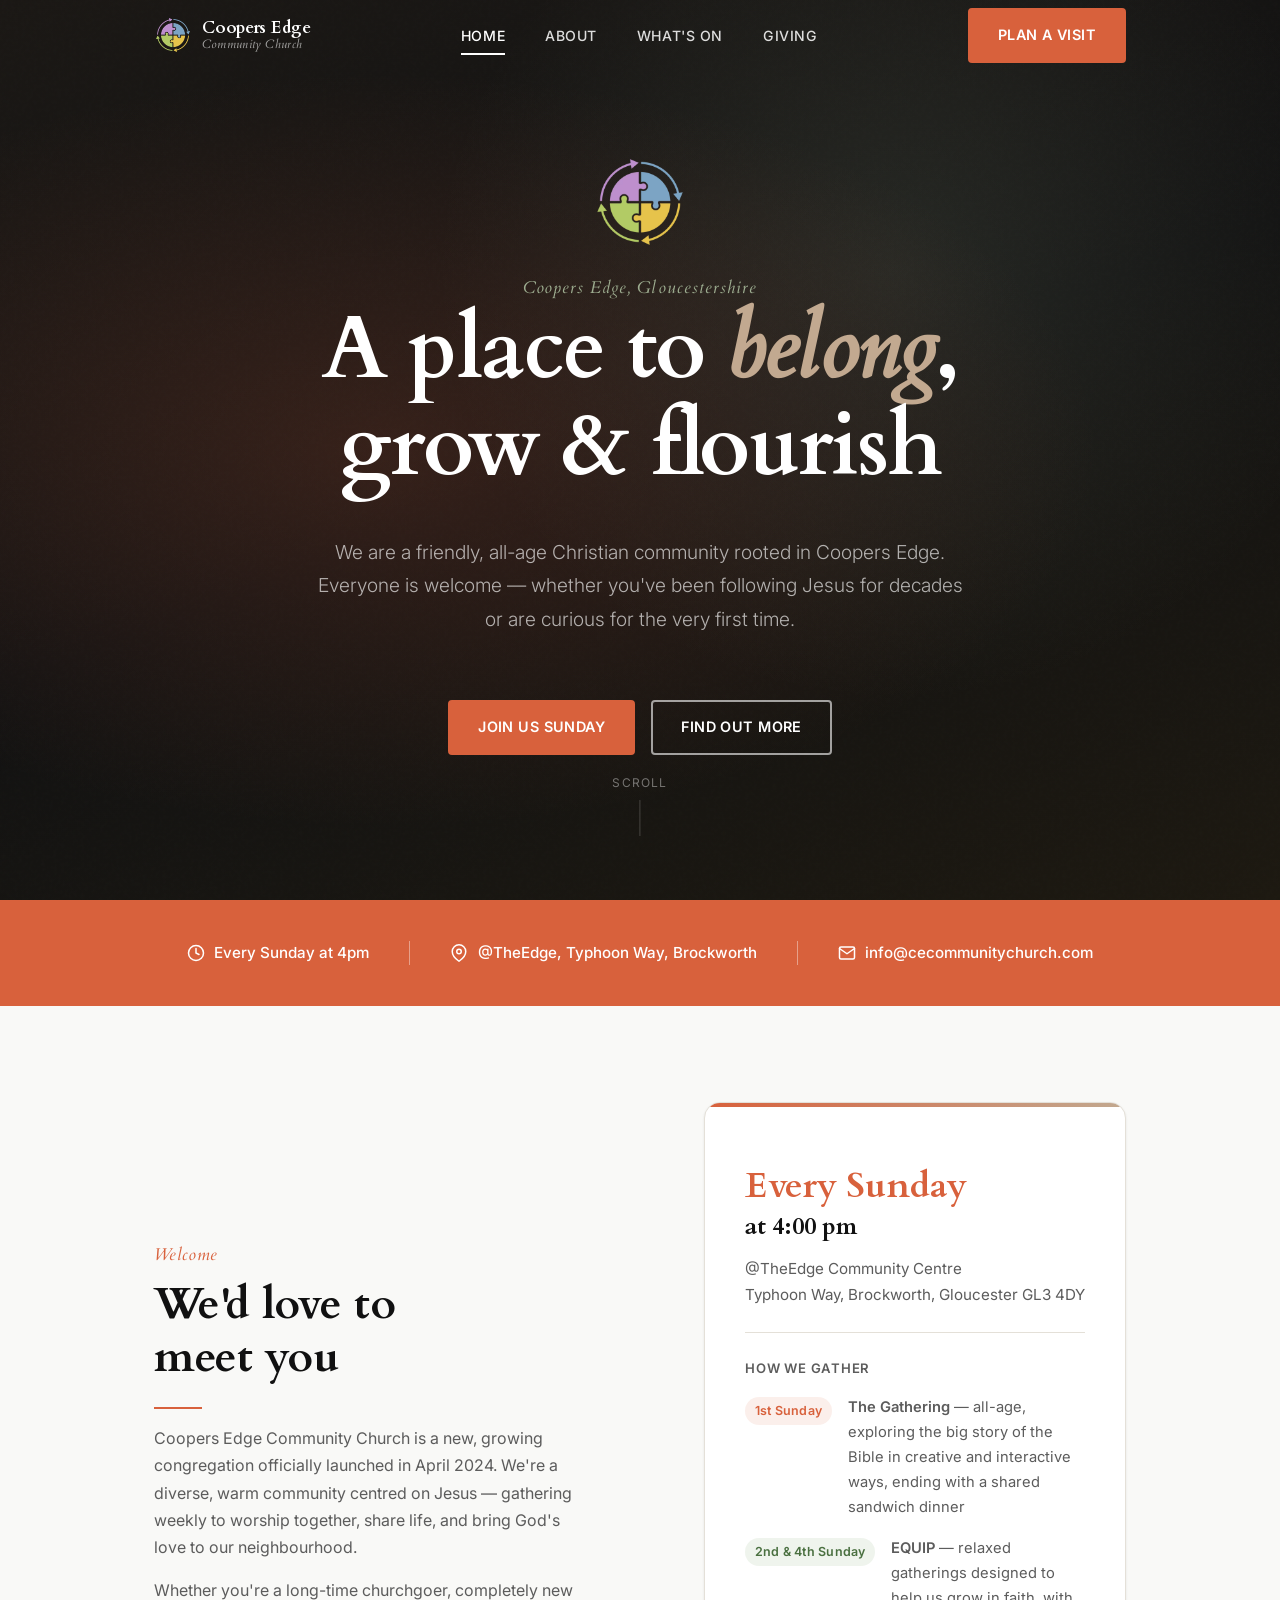
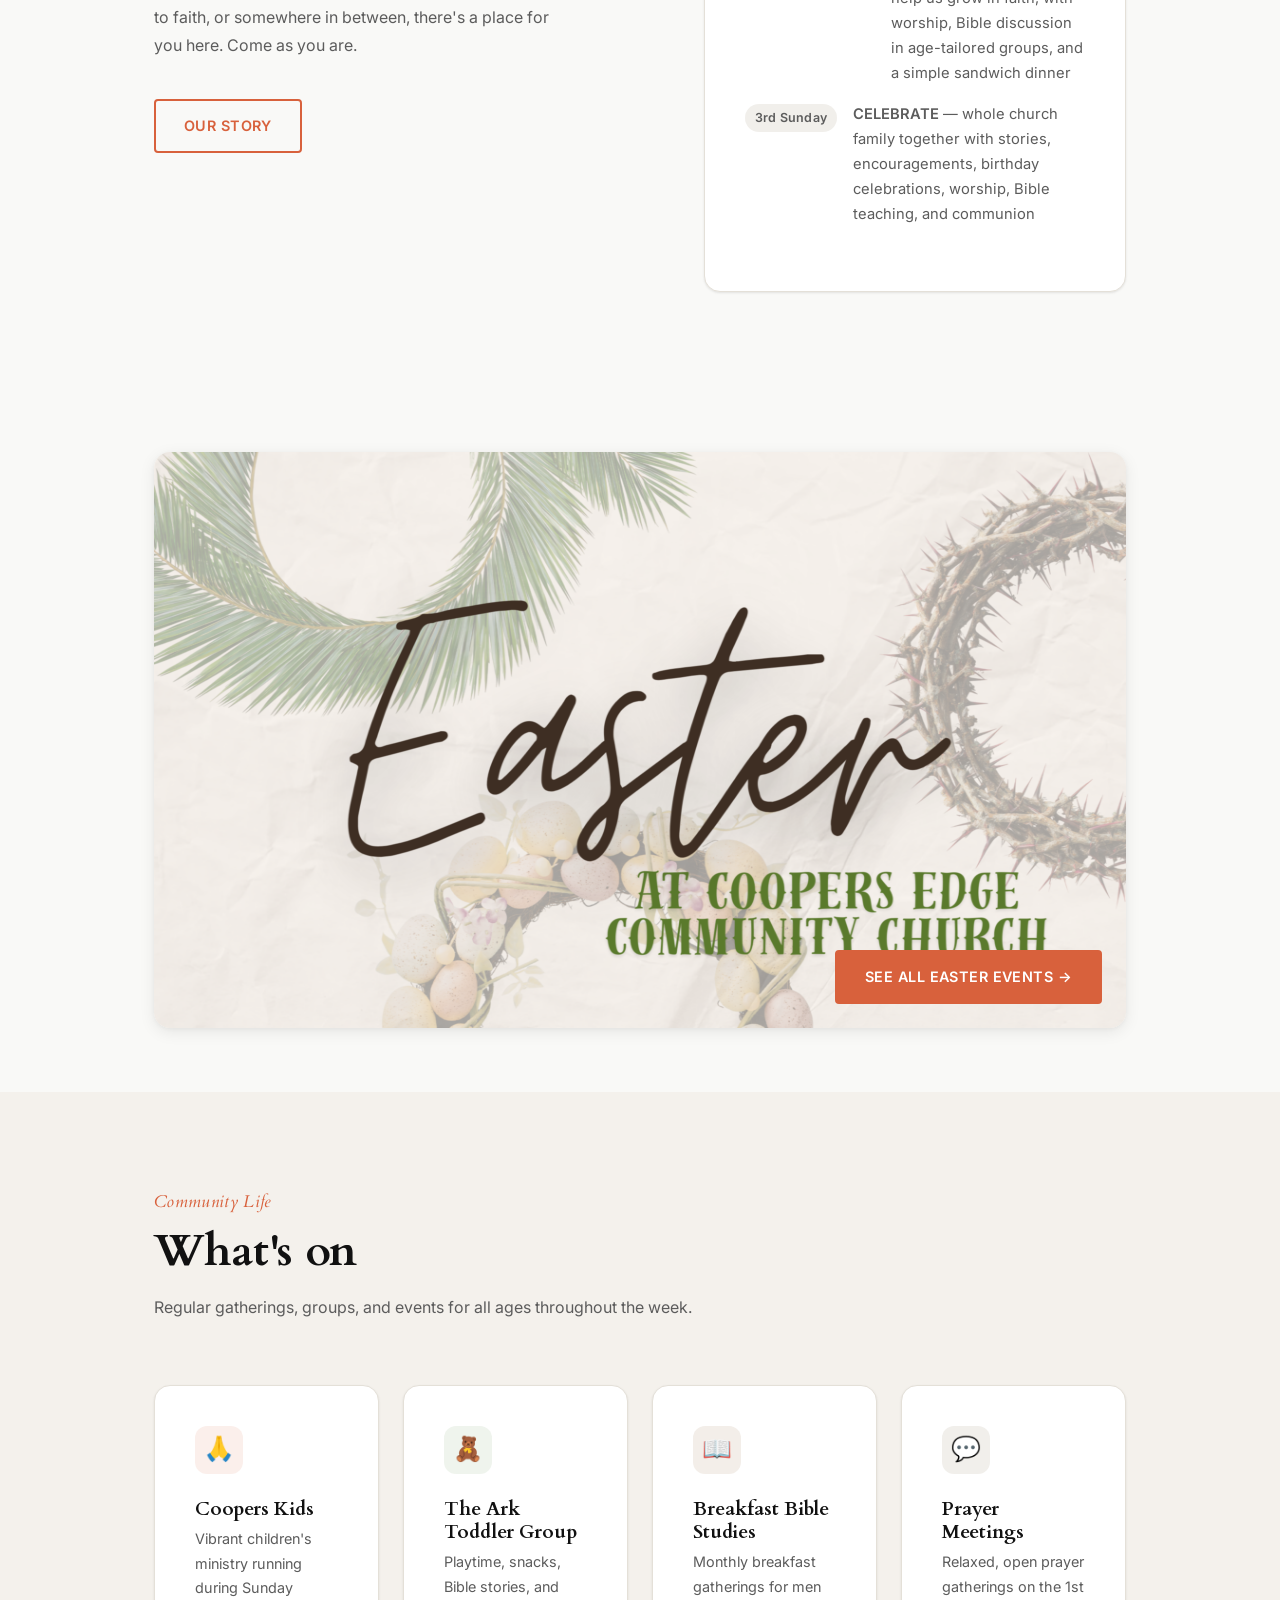
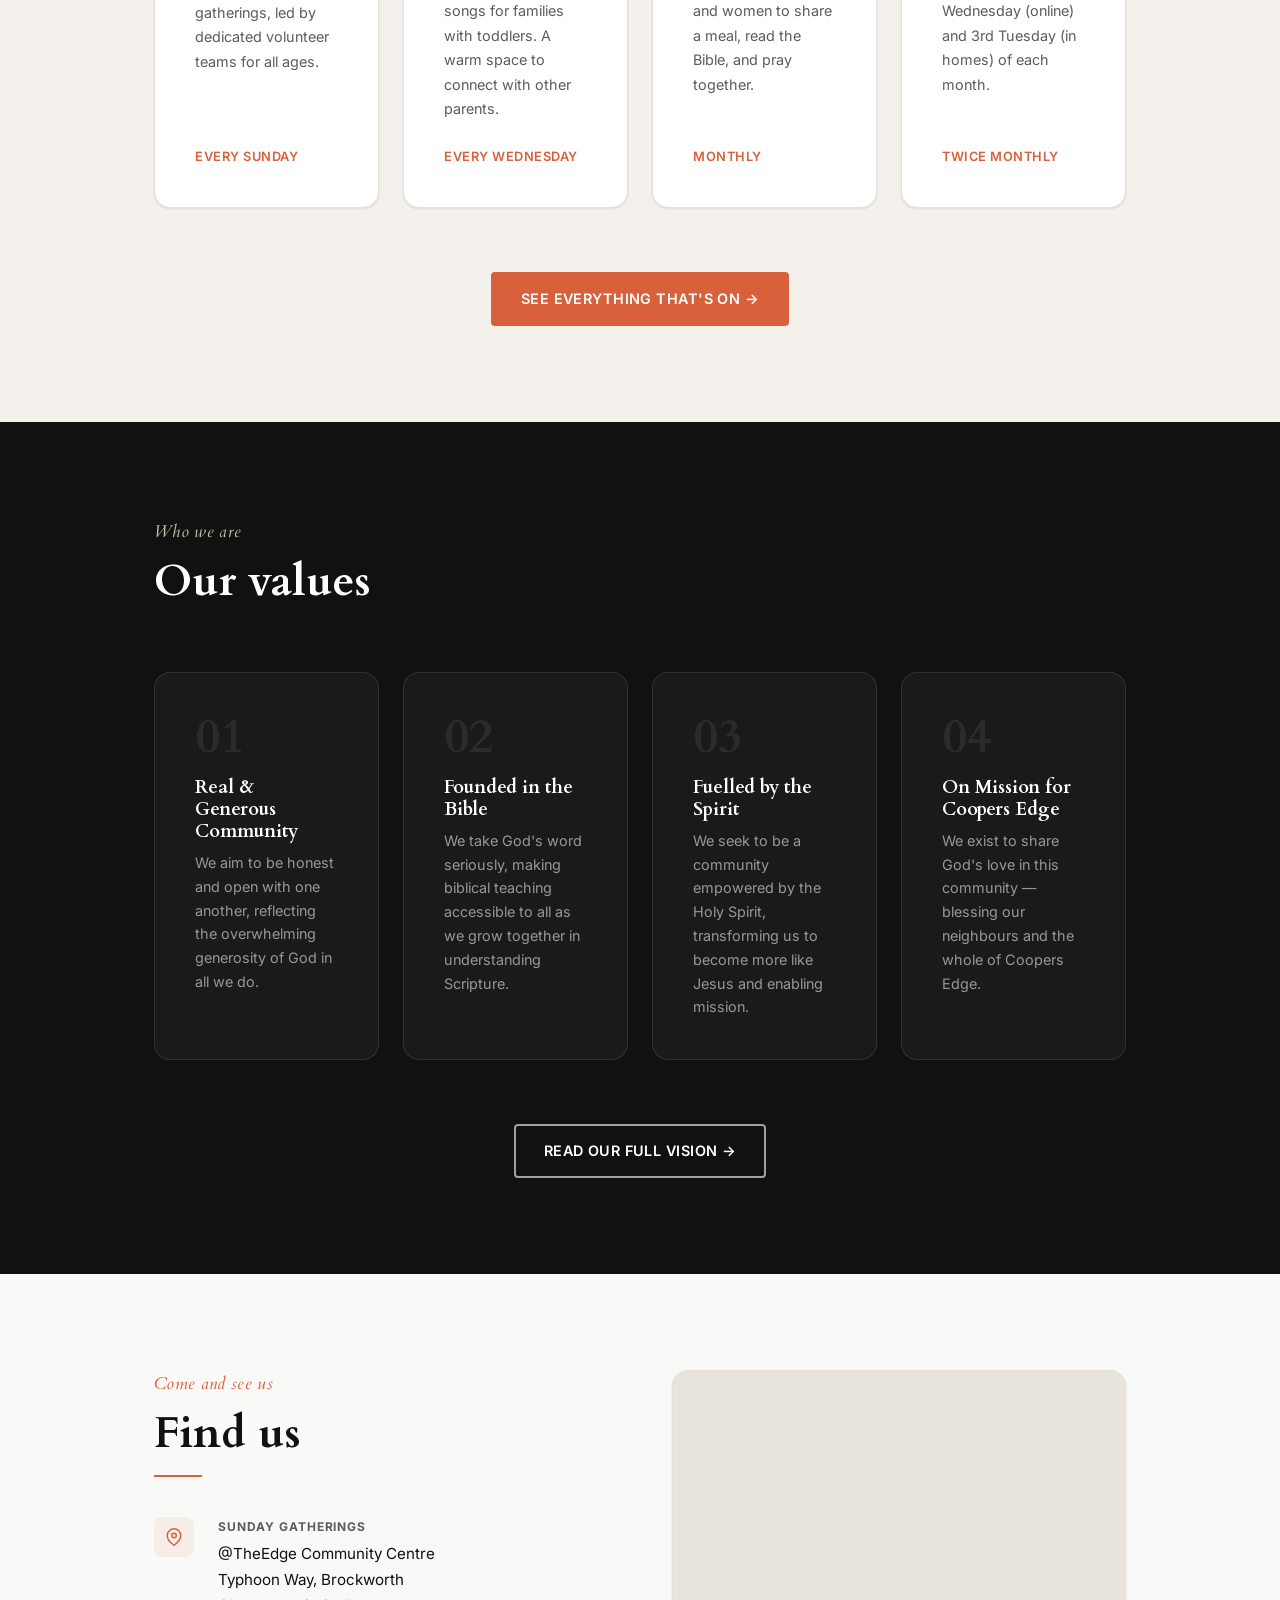
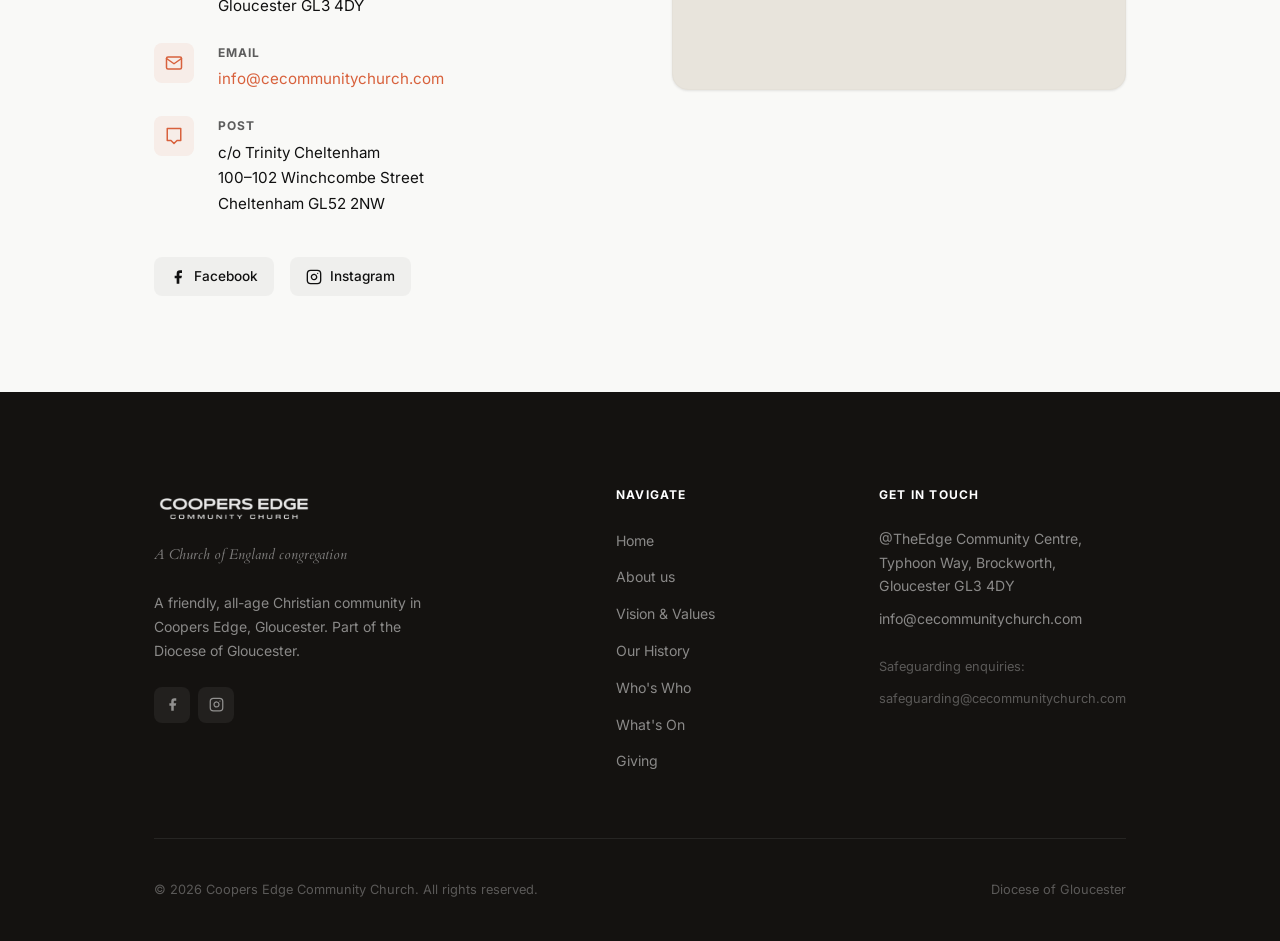
==== index.html @ b626d82a "Initial build of Coopers Edge Community Church website Static HTML/CSS/JS site with four main pages " ====
<!DOCTYPE html>
<html lang="en">
<head>
  <meta charset="UTF-8">
  <meta name="viewport" content="width=device-width, initial-scale=1.0">
  <title>Coopers Edge Community Church</title>
  <meta name="description" content="A friendly all-age Christian community in Coopers Edge, Gloucestershire. Join us every Sunday at 4pm at @TheEdge Community Centre.">
  <meta property="og:title" content="Coopers Edge Community Church">
  <meta property="og:description" content="A place where people of all ages can belong, grow and flourish. Join us every Sunday at 4pm.">
  <meta property="og:type" content="website">
  <link rel="preconnect" href="https://fonts.googleapis.com">
  <link rel="preconnect" href="https://fonts.gstatic.com" crossorigin>
  <link href="https://fonts.googleapis.com/css2?family=Cardo:ital,wght@0,400;0,700;1,400&family=Inter:wght@300;400;500;600;700&display=swap" rel="stylesheet">
  <link rel="stylesheet" href="css/style.css">
</head>
<body>

  <a href="#main-content" class="skip-link">Skip to main content</a>

  <!-- ====================================================
       Navigation
  ===================================================== -->
  <header class="site-nav" role="banner">
    <div class="nav-inner">
      <a href="index.html" class="nav-logo" aria-label="Coopers Edge Community Church — home">
        <img src="images/emblem.webp" alt="" class="nav-logo-emblem" width="38" height="38" aria-hidden="true">
        <div class="nav-logo-text">
          <span class="nav-logo-name">Coopers Edge</span>
          <span class="nav-logo-sub">Community Church</span>
        </div>
      </a>

      <nav class="nav-links" aria-label="Primary navigation">
        <a href="index.html" class="nav-link">Home</a>
        <a href="about.html" class="nav-link">About</a>
        <a href="whats-on.html" class="nav-link">What's On</a>
        <a href="giving.html" class="nav-link">Giving</a>
      </nav>

      <a href="whats-on.html" class="btn btn-primary nav-cta">Plan a visit</a>

      <button
        class="nav-toggle"
        id="nav-toggle"
        aria-expanded="false"
        aria-controls="nav-mobile"
        aria-label="Open navigation menu"
      >
        <span></span>
        <span></span>
        <span></span>
      </button>
    </div>
  </header>

  <!-- Mobile menu -->
  <div class="nav-mobile" id="nav-mobile" role="dialog" aria-label="Mobile navigation">
    <a href="index.html">Home</a>
    <a href="about.html">About</a>
    <a href="whats-on.html">What's On</a>
    <a href="giving.html">Giving</a>
    <a href="whats-on.html">Plan a visit &rarr;</a>
  </div>

  <main id="main-content">

    <!-- ====================================================
         Hero
    ===================================================== -->
    <section class="hero" aria-label="Welcome">
      <div class="hero-bg"></div>
      <div class="hero-content">
        <img
          src="images/emblem.webp"
          alt="Coopers Edge Community Church"
          style="width: 96px; height: 96px; border-radius: 50%; margin-inline: auto; margin-bottom: var(--space-md); opacity: 0; animation: fadeIn 0.8s var(--ease-out) 0.1s both; display: block;"
          width="96"
          height="96"
        >
        <span class="hero-eyebrow">Coopers Edge, Gloucestershire</span>
        <h1>A place to <em>belong</em>,<br>grow &amp; flourish</h1>
        <p class="hero-sub">
          We are a friendly, all-age Christian community rooted in Coopers Edge.
          Everyone is welcome — whether you've been following Jesus for decades or are curious for the very first time.
        </p>
        <div class="hero-ctas">
          <a href="#services" class="btn btn-primary">Join us Sunday</a>
          <a href="about.html" class="btn btn-outline-light">Find out more</a>
        </div>
      </div>
      <div class="hero-scroll" aria-hidden="true">
        <span>Scroll</span>
        <div class="hero-scroll-line"></div>
      </div>
    </section>

    <!-- ====================================================
         Service Banner
    ===================================================== -->
    <div class="service-banner" aria-label="Quick info">
      <div class="container">
        <div class="service-banner-inner">
          <div class="service-banner-item">
            <svg width="18" height="18" viewBox="0 0 24 24" fill="none" stroke="currentColor" stroke-width="2" stroke-linecap="round" stroke-linejoin="round" aria-hidden="true"><circle cx="12" cy="12" r="10"/><polyline points="12 6 12 12 16 14"/></svg>
            Every Sunday at 4pm
          </div>
          <div class="service-banner-divider" aria-hidden="true"></div>
          <div class="service-banner-item">
            <svg width="18" height="18" viewBox="0 0 24 24" fill="none" stroke="currentColor" stroke-width="2" stroke-linecap="round" stroke-linejoin="round" aria-hidden="true"><path d="M21 10c0 7-9 13-9 13s-9-6-9-13a9 9 0 0 1 18 0z"/><circle cx="12" cy="10" r="3"/></svg>
            @TheEdge, Typhoon Way, Brockworth
          </div>
          <div class="service-banner-divider" aria-hidden="true"></div>
          <div class="service-banner-item">
            <svg width="18" height="18" viewBox="0 0 24 24" fill="none" stroke="currentColor" stroke-width="2" stroke-linecap="round" stroke-linejoin="round" aria-hidden="true"><path d="M4 4h16c1.1 0 2 .9 2 2v12c0 1.1-.9 2-2 2H4c-1.1 0-2-.9-2-2V6c0-1.1.9-2 2-2z"/><polyline points="22,6 12,13 2,6"/></svg>
            info@cecommunitychurch.com
          </div>
        </div>
      </div>
    </div>

    <!-- ====================================================
         Welcome + Service Times
    ===================================================== -->
    <section class="welcome section" id="services">
      <div class="container">
        <div class="welcome-grid">
          <div class="welcome-text">
            <span class="eyebrow reveal">Welcome</span>
            <h2 class="reveal reveal-delay-1">We'd love to<br>meet you</h2>
            <div class="rule reveal reveal-delay-1"></div>
            <p class="reveal reveal-delay-2">
              Coopers Edge Community Church is a new, growing congregation officially launched in April 2024.
              We're a diverse, warm community centred on Jesus — gathering weekly to worship together,
              share life, and bring God's love to our neighbourhood.
            </p>
            <p class="reveal reveal-delay-3 mt-sm">
              Whether you're a long-time churchgoer, completely new to faith, or somewhere in between,
              there's a place for you here. Come as you are.
            </p>
            <div class="mt-lg reveal reveal-delay-3">
              <a href="about.html" class="btn btn-secondary">Our story</a>
            </div>
          </div>

          <div class="welcome-card reveal reveal-delay-2" id="service-times">
            <div class="service-time">Every Sunday</div>
            <div class="service-time" style="color: var(--col-text); font-size: 1.5rem;">at 4:00 pm</div>
            <p class="service-details mt-sm">
              @TheEdge Community Centre<br>
              Typhoon Way, Brockworth, Gloucester GL3 4DY
            </p>

            <div class="service-formats">
              <p style="font-size:0.82rem; font-weight:600; text-transform:uppercase; letter-spacing:0.06em; color:var(--col-muted);">How we gather</p>

              <div class="service-format-item">
                <span class="service-format-badge">1st Sunday</span>
                <span class="service-format-text"><strong>The Gathering</strong> — all-age, exploring the big story of the Bible in creative and interactive ways, ending with a shared sandwich dinner</span>
              </div>

              <div class="service-format-item">
                <span class="service-format-badge green">2nd &amp; 4th Sunday</span>
                <span class="service-format-text"><strong>EQUIP</strong> — relaxed gatherings designed to help us grow in faith, with worship, Bible discussion in age-tailored groups, and a simple sandwich dinner</span>
              </div>

              <div class="service-format-item">
                <span class="service-format-badge" style="background:rgba(207,202,190,0.3); color:var(--col-muted);">3rd Sunday</span>
                <span class="service-format-text"><strong>CELEBRATE</strong> — whole church family together with stories, encouragements, birthday celebrations, worship, Bible teaching, and communion</span>
              </div>
            </div>
          </div>
        </div>
      </div>
    </section>

    <!-- ====================================================
         Easter Banner
    ===================================================== -->
    <section aria-label="Easter 2026" style="padding-block: var(--space-xl); background: var(--col-bg);">
      <div class="container">
        <a href="easter.html" style="display:block; text-decoration:none;">
          <div class="reveal" style="position:relative; border-radius: var(--radius-lg); overflow:hidden; box-shadow: var(--shadow-md); transition: box-shadow var(--dur-med) var(--ease), transform var(--dur-med) var(--ease);"
            onmouseover="this.style.boxShadow='0 8px 32px rgba(0,0,0,0.15)'; this.style.transform='translateY(-2px)'"
            onmouseout="this.style.boxShadow=''; this.style.transform=''">
            <img
              src="images/easter-banner.png"
              alt="Easter at Coopers Edge Community Church 2026 — Palm Sunday 29 March, Easter Egg Hunt 1 April, Good Friday 3 April, Easter Sunday 5 April"
              style="width:100%; display:block;"
              width="1024"
              height="576"
              loading="lazy"
            >
            <div style="position:absolute; bottom: var(--space-md); right: var(--space-md);">
              <span class="btn btn-primary" style="pointer-events:none;">See all Easter events &rarr;</span>
            </div>
          </div>
        </a>
      </div>
    </section>

    <!-- ====================================================
         What's On Preview
    ===================================================== -->
    <section class="events-preview" aria-labelledby="events-heading">
      <div class="container">
        <div class="section-header">
          <span class="eyebrow reveal">Community Life</span>
          <h2 id="events-heading" class="reveal reveal-delay-1">What's on</h2>
          <p class="reveal reveal-delay-2">Regular gatherings, groups, and events for all ages throughout the week.</p>
        </div>

        <div class="events-grid">
          <div class="event-card reveal">
            <div class="event-icon">🙏</div>
            <h4>Coopers Kids</h4>
            <p>Vibrant children's ministry running during Sunday gatherings, led by dedicated volunteer teams for all ages.</p>
            <div class="event-when">Every Sunday</div>
          </div>

          <div class="event-card reveal reveal-delay-1">
            <div class="event-icon sage">🧸</div>
            <h4>The Ark Toddler Group</h4>
            <p>Playtime, snacks, Bible stories, and songs for families with toddlers. A warm space to connect with other parents.</p>
            <div class="event-when">Every Wednesday</div>
          </div>

          <div class="event-card reveal reveal-delay-2">
            <div class="event-icon tan">📖</div>
            <h4>Breakfast Bible Studies</h4>
            <p>Monthly breakfast gatherings for men and women to share a meal, read the Bible, and pray together.</p>
            <div class="event-when">Monthly</div>
          </div>

          <div class="event-card reveal reveal-delay-3">
            <div class="event-icon taupe">💬</div>
            <h4>Prayer Meetings</h4>
            <p>Relaxed, open prayer gatherings on the 1st Wednesday (online) and 3rd Tuesday (in homes) of each month.</p>
            <div class="event-when">Twice monthly</div>
          </div>
        </div>

        <div class="events-footer reveal">
          <a href="whats-on.html" class="btn btn-primary">See everything that's on &rarr;</a>
        </div>
      </div>
    </section>

    <!-- ====================================================
         Values
    ===================================================== -->
    <section class="values" aria-labelledby="values-heading">
      <div class="container">
        <div class="section-header">
          <span class="eyebrow reveal">Who we are</span>
          <h2 id="values-heading" class="reveal reveal-delay-1">Our values</h2>
        </div>

        <div class="values-grid">
          <div class="value-card reveal">
            <div class="value-number">01</div>
            <h3>Real &amp; Generous Community</h3>
            <p>We aim to be honest and open with one another, reflecting the overwhelming generosity of God in all we do.</p>
          </div>

          <div class="value-card reveal reveal-delay-1">
            <div class="value-number">02</div>
            <h3>Founded in the Bible</h3>
            <p>We take God's word seriously, making biblical teaching accessible to all as we grow together in understanding Scripture.</p>
          </div>

          <div class="value-card reveal reveal-delay-2">
            <div class="value-number">03</div>
            <h3>Fuelled by the Spirit</h3>
            <p>We seek to be a community empowered by the Holy Spirit, transforming us to become more like Jesus and enabling mission.</p>
          </div>

          <div class="value-card reveal reveal-delay-3">
            <div class="value-number">04</div>
            <h3>On Mission for Coopers Edge</h3>
            <p>We exist to share God's love in this community — blessing our neighbours and the whole of Coopers Edge.</p>
          </div>
        </div>

        <div class="mt-xl reveal" style="text-align:center;">
          <a href="about.html#vision" class="btn btn-outline-light">Read our full vision &rarr;</a>
        </div>
      </div>
    </section>

    <!-- ====================================================
         Find Us
    ===================================================== -->
    <section class="find-us section" aria-labelledby="findus-heading">
      <div class="container">
        <div class="find-us-grid">
          <div>
            <span class="eyebrow reveal">Come and see us</span>
            <h2 id="findus-heading" class="reveal reveal-delay-1">Find us</h2>
            <div class="rule reveal reveal-delay-1"></div>

            <div class="contact-info-list">
              <div class="contact-info-item reveal reveal-delay-2">
                <div class="contact-info-icon" aria-hidden="true">
                  <svg width="18" height="18" viewBox="0 0 24 24" fill="none" stroke="currentColor" stroke-width="2" stroke-linecap="round" stroke-linejoin="round"><path d="M21 10c0 7-9 13-9 13s-9-6-9-13a9 9 0 0 1 18 0z"/><circle cx="12" cy="10" r="3"/></svg>
                </div>
                <div>
                  <div class="contact-info-label">Sunday gatherings</div>
                  <div class="contact-info-value">
                    @TheEdge Community Centre<br>
                    Typhoon Way, Brockworth<br>
                    Gloucester GL3 4DY
                  </div>
                </div>
              </div>

              <div class="contact-info-item reveal reveal-delay-2">
                <div class="contact-info-icon" aria-hidden="true">
                  <svg width="18" height="18" viewBox="0 0 24 24" fill="none" stroke="currentColor" stroke-width="2" stroke-linecap="round" stroke-linejoin="round"><path d="M4 4h16c1.1 0 2 .9 2 2v12c0 1.1-.9 2-2 2H4c-1.1 0-2-.9-2-2V6c0-1.1.9-2 2-2z"/><polyline points="22,6 12,13 2,6"/></svg>
                </div>
                <div>
                  <div class="contact-info-label">Email</div>
                  <div class="contact-info-value">
                    <a href="mailto:info@cecommunitychurch.com">info@cecommunitychurch.com</a>
                  </div>
                </div>
              </div>

              <div class="contact-info-item reveal reveal-delay-3">
                <div class="contact-info-icon" aria-hidden="true">
                  <svg width="18" height="18" viewBox="0 0 24 24" fill="none" stroke="currentColor" stroke-width="2" stroke-linecap="round" stroke-linejoin="round"><path d="M21 2H3v16h5l4 4 4-4h5V2z"/></svg>
                </div>
                <div>
                  <div class="contact-info-label">Post</div>
                  <div class="contact-info-value">
                    c/o Trinity Cheltenham<br>
                    100–102 Winchcombe Street<br>
                    Cheltenham GL52 2NW
                  </div>
                </div>
              </div>
            </div>

            <div class="social-links mt-lg reveal reveal-delay-3">
              <a href="https://www.facebook.com/people/Coopers-Edge-Community-Church/61555806122654/" target="_blank" rel="noopener noreferrer" class="social-link" aria-label="Find us on Facebook">
                <svg width="16" height="16" viewBox="0 0 24 24" fill="currentColor" aria-hidden="true"><path d="M18 2h-3a5 5 0 0 0-5 5v3H7v4h3v8h4v-8h3l1-4h-4V7a1 1 0 0 1 1-1h3z"/></svg>
                Facebook
              </a>
              <a href="https://www.instagram.com/coopers_edge_community_church/" target="_blank" rel="noopener noreferrer" class="social-link" aria-label="Find us on Instagram">
                <svg width="16" height="16" viewBox="0 0 24 24" fill="none" stroke="currentColor" stroke-width="2" stroke-linecap="round" stroke-linejoin="round" aria-hidden="true"><rect x="2" y="2" width="20" height="20" rx="5" ry="5"/><path d="M16 11.37A4 4 0 1 1 12.63 8 4 4 0 0 1 16 11.37z"/><line x1="17.5" y1="6.5" x2="17.51" y2="6.5"/></svg>
                Instagram
              </a>
            </div>
          </div>

          <div class="map-container reveal reveal-delay-2">
            <iframe
              title="Map showing @TheEdge Community Centre, Typhoon Way, Brockworth, Gloucester GL3 4DY"
              src="https://www.google.com/maps/embed?pb=!1m18!1m12!1m3!1d2471.7!2d-2.1650!3d51.8420!2m3!1f0!2f0!3f0!3m2!1i1024!2i768!4f13.1!3m3!1m2!1s0x487108b0c57d8c41%3A0x2aa6a7c6a7c6a7c6!2sTyphoon%20Way%2C%20Brockworth%2C%20Gloucester%20GL3%204DY!5e0!3m2!1sen!2suk!4v1680000000000!5m2!1sen!2suk"
              loading="lazy"
              referrerpolicy="no-referrer-when-downgrade"
              aria-label="Google Map of @TheEdge Community Centre"
            ></iframe>
          </div>
        </div>
      </div>
    </section>

  </main>

  <!-- ====================================================
       Footer
  ===================================================== -->
  <footer class="site-footer" role="contentinfo">
    <div class="container">
      <div class="footer-grid">
        <div>
          <img src="images/logo-wide.png" alt="Coopers Edge Community Church" class="footer-logo-img" width="192" height="48">
          <div class="footer-brand-sub">A Church of England congregation</div>
          <p class="footer-brand-desc">
            A friendly, all-age Christian community in Coopers Edge, Gloucester.
            Part of the Diocese of Gloucester.
          </p>
          <div class="footer-social mt-md">
            <a href="https://www.facebook.com/people/Coopers-Edge-Community-Church/61555806122654/" target="_blank" rel="noopener noreferrer" class="footer-social-btn" aria-label="Facebook">
              <svg width="15" height="15" viewBox="0 0 24 24" fill="currentColor"><path d="M18 2h-3a5 5 0 0 0-5 5v3H7v4h3v8h4v-8h3l1-4h-4V7a1 1 0 0 1 1-1h3z"/></svg>
            </a>
            <a href="https://www.instagram.com/coopers_edge_community_church/" target="_blank" rel="noopener noreferrer" class="footer-social-btn" aria-label="Instagram">
              <svg width="15" height="15" viewBox="0 0 24 24" fill="none" stroke="currentColor" stroke-width="2" stroke-linecap="round" stroke-linejoin="round"><rect x="2" y="2" width="20" height="20" rx="5" ry="5"/><path d="M16 11.37A4 4 0 1 1 12.63 8 4 4 0 0 1 16 11.37z"/><line x1="17.5" y1="6.5" x2="17.51" y2="6.5"/></svg>
            </a>
          </div>
        </div>

        <div class="footer-col">
          <h5>Navigate</h5>
          <ul>
            <li><a href="index.html">Home</a></li>
            <li><a href="about.html">About us</a></li>
            <li><a href="about.html#vision">Vision &amp; Values</a></li>
            <li><a href="about.html#history">Our History</a></li>
            <li><a href="about.html#whos-who">Who's Who</a></li>
            <li><a href="whats-on.html">What's On</a></li>
            <li><a href="giving.html">Giving</a></li>
          </ul>
        </div>

        <div class="footer-col">
          <h5>Get in touch</h5>
          <p>@TheEdge Community Centre, Typhoon Way, Brockworth, Gloucester GL3 4DY</p>
          <a href="mailto:info@cecommunitychurch.com">info@cecommunitychurch.com</a>
          <div style="margin-top: var(--space-md);">
            <p style="font-size:0.8rem; color: rgba(255,255,255,0.3);">Safeguarding enquiries:</p>
            <a href="mailto:safeguarding@cecommunitychurch.com" style="font-size:0.8rem; color: rgba(255,255,255,0.3);">safeguarding@cecommunitychurch.com</a>
          </div>
        </div>
      </div>

      <div class="footer-bottom">
        <p>&copy; <span id="footer-year"></span> Coopers Edge Community Church. All rights reserved.</p>
        <div style="display:flex; gap: 1.5rem;">
          <a href="https://www.gloucester.anglican.org/" target="_blank" rel="noopener noreferrer">Diocese of Gloucester</a>
        </div>
      </div>
    </div>
  </footer>

  <script src="js/main.js"></script>
  <script>
    document.getElementById('footer-year').textContent = new Date().getFullYear();
  </script>
</body>
</html>
---- css/style.css ----
/* ============================================================
   COOPERS EDGE COMMUNITY CHURCH — STYLESHEET
   Design system: warm editorial, organic serif meets clean sans
   ============================================================ */

/* ---- Design Tokens --------------------------------------- */
:root {
  /* Brand palette */
  --col-bg:        #f9f9f7;
  --col-text:      #111111;
  --col-taupe:     #cfcabe;
  --col-tan:       #c2a990;
  --col-rust:      #d8613c;
  --col-rust-dark: #b84e2c;
  --col-sage:      #b1c5a4;
  --col-gray:      #b5bdbc;
  --col-white:     #ffffff;
  --col-card:      #ffffff;
  --col-muted:     #5c5c5c;
  --col-line:      #e4e0d8;

  /* Typography */
  --font-serif: 'Cardo', Georgia, serif;
  --font-sans:  'Inter', system-ui, sans-serif;

  /* Spacing scale */
  --space-xs:  0.5rem;
  --space-sm:  1rem;
  --space-md:  1.5rem;
  --space-lg:  2.5rem;
  --space-xl:  4rem;
  --space-2xl: 6rem;
  --space-3xl: 8rem;

  /* Layout */
  --max-w:   1100px;
  --nav-h:   72px;
  --radius:  8px;
  --radius-lg: 16px;

  /* Shadows */
  --shadow-sm: 0 1px 3px rgba(0,0,0,0.06), 0 1px 2px rgba(0,0,0,0.04);
  --shadow-md: 0 4px 16px rgba(0,0,0,0.08), 0 1px 4px rgba(0,0,0,0.04);
  --shadow-lg: 0 8px 32px rgba(0,0,0,0.10), 0 2px 8px rgba(0,0,0,0.05);

  /* Transitions */
  --ease: cubic-bezier(0.25, 0.46, 0.45, 0.94);
  --ease-out: cubic-bezier(0.0, 0.0, 0.2, 1);
  --dur-fast: 150ms;
  --dur-med:  300ms;
  --dur-slow: 500ms;
}

/* ---- Reset & Base --------------------------------------- */
*, *::before, *::after {
  box-sizing: border-box;
  margin: 0;
  padding: 0;
}

html {
  scroll-behavior: smooth;
  font-size: 16px;
  -webkit-text-size-adjust: 100%;
}

body {
  font-family: var(--font-sans);
  font-weight: 400;
  font-size: 1rem;
  line-height: 1.7;
  color: var(--col-text);
  background-color: var(--col-bg);
  overflow-x: hidden;
}

img, svg {
  display: block;
  max-width: 100%;
}

a {
  color: inherit;
  text-decoration: none;
}

ul, ol {
  list-style: none;
}

button {
  cursor: pointer;
  border: none;
  background: none;
  font-family: inherit;
}

/* ---- Skip Link --------------------------------------- */
.skip-link {
  position: absolute;
  top: -100%;
  left: var(--space-sm);
  background: var(--col-rust);
  color: var(--col-white);
  padding: var(--space-xs) var(--space-sm);
  border-radius: var(--radius);
  font-size: 0.875rem;
  font-weight: 600;
  z-index: 9999;
  transition: top var(--dur-fast);
}

.skip-link:focus {
  top: var(--space-sm);
}

/* ---- Typography ---------------------------------------- */
h1, h2, h3, h4, h5 {
  font-family: var(--font-serif);
  font-weight: 700;
  line-height: 1.2;
  color: var(--col-text);
}

h1 { font-size: clamp(2.2rem, 5vw, 3.8rem); }
h2 { font-size: clamp(1.75rem, 3.5vw, 2.75rem); }
h3 { font-size: clamp(1.25rem, 2.5vw, 1.75rem); }
h4 { font-size: 1.2rem; }

.eyebrow {
  font-family: var(--font-serif);
  font-style: italic;
  font-size: 1.05rem;
  color: var(--col-rust);
  letter-spacing: 0.02em;
  display: block;
  margin-bottom: 0.5rem;
}

.lead {
  font-size: clamp(1.05rem, 2vw, 1.2rem);
  font-weight: 300;
  color: var(--col-muted);
  max-width: 60ch;
  line-height: 1.75;
}

p {
  max-width: 70ch;
}

strong {
  font-weight: 600;
}

/* ---- Layout Utilities ---------------------------------- */
.container {
  width: 100%;
  max-width: var(--max-w);
  margin-inline: auto;
  padding-inline: var(--space-md);
}

@media (min-width: 768px) {
  .container {
    padding-inline: var(--space-xl);
  }
}

.section {
  padding-block: var(--space-xl);
}

@media (min-width: 768px) {
  .section {
    padding-block: var(--space-2xl);
  }
}

.section-header {
  margin-bottom: var(--space-xl);
}

.section-header p {
  margin-top: var(--space-sm);
  color: var(--col-muted);
}

/* ---- Decorative Rule ----------------------------------- */
.rule {
  width: 48px;
  height: 2px;
  background: var(--col-rust);
  margin-block: var(--space-sm);
}

/* ---- Buttons ------------------------------------------- */
.btn {
  display: inline-flex;
  align-items: center;
  gap: 0.5rem;
  padding: 0.8rem 1.75rem;
  border-radius: 4px;
  font-family: var(--font-sans);
  font-size: 0.9rem;
  font-weight: 600;
  letter-spacing: 0.03em;
  text-transform: uppercase;
  transition: all var(--dur-med) var(--ease);
  cursor: pointer;
  text-decoration: none;
}

.btn-primary {
  background: var(--col-rust);
  color: var(--col-white);
  border: 2px solid var(--col-rust);
}

.btn-primary:hover,
.btn-primary:focus-visible {
  background: var(--col-rust-dark);
  border-color: var(--col-rust-dark);
  transform: translateY(-1px);
  box-shadow: var(--shadow-md);
}

.btn-secondary {
  background: transparent;
  color: var(--col-rust);
  border: 2px solid var(--col-rust);
}

.btn-secondary:hover,
.btn-secondary:focus-visible {
  background: var(--col-rust);
  color: var(--col-white);
  transform: translateY(-1px);
  box-shadow: var(--shadow-md);
}

.btn-outline-light {
  background: transparent;
  color: var(--col-white);
  border: 2px solid rgba(255,255,255,0.6);
}

.btn-outline-light:hover,
.btn-outline-light:focus-visible {
  background: rgba(255,255,255,0.15);
  border-color: var(--col-white);
}

/* ---- Cards --------------------------------------------- */
.card {
  background: var(--col-card);
  border: 1px solid var(--col-line);
  border-radius: var(--radius-lg);
  padding: var(--space-lg);
  box-shadow: var(--shadow-sm);
  transition: box-shadow var(--dur-med) var(--ease),
              transform var(--dur-med) var(--ease);
}

.card:hover {
  box-shadow: var(--shadow-md);
  transform: translateY(-2px);
}

/* ---- Navigation ---------------------------------------- */
.site-nav {
  position: fixed;
  top: 0;
  left: 0;
  right: 0;
  z-index: 100;
  height: var(--nav-h);
  display: flex;
  align-items: center;
  transition: background var(--dur-med) var(--ease),
              border-color var(--dur-med) var(--ease),
              box-shadow var(--dur-med) var(--ease);
  border-bottom: 1px solid transparent;
}

.site-nav.scrolled {
  background: rgba(249, 249, 247, 0.96);
  border-bottom-color: var(--col-line);
  box-shadow: var(--shadow-sm);
  backdrop-filter: blur(12px);
  -webkit-backdrop-filter: blur(12px);
}

.nav-inner {
  width: 100%;
  max-width: var(--max-w);
  margin-inline: auto;
  padding-inline: var(--space-md);
  display: flex;
  align-items: center;
  justify-content: space-between;
  gap: var(--space-lg);
}

@media (min-width: 768px) {
  .nav-inner {
    padding-inline: var(--space-xl);
  }
}

/* Logo */
.nav-logo {
  display: flex;
  flex-direction: row;
  align-items: center;
  gap: 0.65rem;
  line-height: 1.1;
  text-decoration: none;
}

.nav-logo-emblem {
  width: 38px;
  height: 38px;
  flex-shrink: 0;
  border-radius: 50%;
  object-fit: contain;
}

.nav-logo-text {
  display: flex;
  flex-direction: column;
}

.nav-logo-name {
  font-family: var(--font-serif);
  font-weight: 700;
  font-size: 1.05rem;
  color: var(--col-text);
  letter-spacing: -0.01em;
  transition: color var(--dur-med) var(--ease);
}

.nav-logo-sub {
  font-family: var(--font-serif);
  font-style: italic;
  font-size: 0.78rem;
  color: var(--col-muted);
  letter-spacing: 0.03em;
  transition: color var(--dur-med) var(--ease);
}

/* Desktop links */
.nav-links {
  display: none;
  align-items: center;
  gap: var(--space-sm);
}

@media (min-width: 768px) {
  .nav-links {
    display: flex;
  }
}

.nav-link {
  font-size: 0.88rem;
  font-weight: 500;
  letter-spacing: 0.04em;
  text-transform: uppercase;
  color: var(--col-text);
  padding: 0.35rem 0.75rem;
  border-radius: 4px;
  transition: color var(--dur-fast), background var(--dur-fast);
  position: relative;
}

.nav-link::after {
  content: '';
  position: absolute;
  bottom: -2px;
  left: 0.75rem;
  right: 0.75rem;
  height: 2px;
  background: var(--col-rust);
  transform: scaleX(0);
  transition: transform var(--dur-med) var(--ease);
  transform-origin: left;
}

.nav-link:hover,
.nav-link.active {
  color: var(--col-rust);
}

.nav-link:hover::after,
.nav-link.active::after {
  transform: scaleX(1);
}

/* ---- Nav: unscrolled state (white text on dark hero) --- */
.site-nav:not(.scrolled) .nav-logo-name {
  color: var(--col-white);
}

.site-nav:not(.scrolled) .nav-logo-sub {
  color: rgba(255, 255, 255, 0.6);
}

.site-nav:not(.scrolled) .nav-link {
  color: rgba(255, 255, 255, 0.85);
}

.site-nav:not(.scrolled) .nav-link:hover,
.site-nav:not(.scrolled) .nav-link.active {
  color: var(--col-white);
}

.site-nav:not(.scrolled) .nav-link::after {
  background: var(--col-white);
}

.site-nav:not(.scrolled) .nav-toggle span {
  background: var(--col-white);
}

.nav-cta {
  display: none;
}

@media (min-width: 900px) {
  .nav-cta {
    display: inline-flex;
  }
}

/* Hamburger */
.nav-toggle {
  display: flex;
  flex-direction: column;
  justify-content: center;
  align-items: center;
  width: 44px;
  height: 44px;
  gap: 5px;
  padding: 0;
  border-radius: var(--radius);
  transition: background var(--dur-fast);
}

.nav-toggle:hover {
  background: rgba(0,0,0,0.05);
}

@media (min-width: 768px) {
  .nav-toggle {
    display: none;
  }
}

.nav-toggle span {
  display: block;
  width: 22px;
  height: 2px;
  background: var(--col-text);
  border-radius: 2px;
  transition: transform var(--dur-med) var(--ease),
              opacity var(--dur-fast),
              background var(--dur-med) var(--ease);
}

.nav-toggle[aria-expanded="true"] span:nth-child(1) {
  transform: translateY(7px) rotate(45deg);
}

.nav-toggle[aria-expanded="true"] span:nth-child(2) {
  opacity: 0;
}

.nav-toggle[aria-expanded="true"] span:nth-child(3) {
  transform: translateY(-7px) rotate(-45deg);
}

/* Mobile menu */
.nav-mobile {
  display: none;
  position: fixed;
  top: var(--nav-h);
  left: 0;
  right: 0;
  background: var(--col-bg);
  border-bottom: 1px solid var(--col-line);
  box-shadow: var(--shadow-md);
  z-index: 99;
  padding: var(--space-md) var(--space-md) var(--space-lg);
  animation: slideDown var(--dur-med) var(--ease) both;
}

.nav-mobile.open {
  display: block;
}

@keyframes slideDown {
  from { opacity: 0; transform: translateY(-8px); }
  to   { opacity: 1; transform: translateY(0); }
}

.nav-mobile a {
  display: block;
  padding: 0.85rem 0;
  font-size: 1.1rem;
  font-family: var(--font-serif);
  font-weight: 700;
  color: var(--col-text);
  border-bottom: 1px solid var(--col-line);
  transition: color var(--dur-fast);
}

.nav-mobile a:last-child {
  border-bottom: none;
  margin-top: var(--space-sm);
  color: var(--col-rust);
}

.nav-mobile a:hover {
  color: var(--col-rust);
}

/* ---- Hero ---------------------------------------------- */
.hero {
  position: relative;
  min-height: 100svh;
  display: flex;
  align-items: center;
  justify-content: center;
  overflow: hidden;
  background: var(--col-text);
  padding-block: calc(var(--nav-h) + var(--space-xl)) var(--space-3xl);
}

.hero-bg {
  position: absolute;
  inset: 0;
  background:
    radial-gradient(ellipse 80% 60% at 30% 50%, rgba(216, 97, 60, 0.18) 0%, transparent 70%),
    radial-gradient(ellipse 60% 80% at 70% 30%, rgba(177, 197, 164, 0.12) 0%, transparent 60%),
    linear-gradient(160deg, #1a1714 0%, #111111 50%, #1c1810 100%);
  z-index: 0;
}

/* Grain overlay */
.hero-bg::after {
  content: '';
  position: absolute;
  inset: 0;
  background-image: url("data:image/svg+xml,%3Csvg viewBox='0 0 256 256' xmlns='http://www.w3.org/2000/svg'%3E%3Cfilter id='noise'%3E%3CfeTurbulence type='fractalNoise' baseFrequency='0.9' numOctaves='4' stitchTiles='stitch'/%3E%3C/filter%3E%3Crect width='100%25' height='100%25' filter='url(%23noise)' opacity='0.04'/%3E%3C/svg%3E");
  opacity: 0.4;
  z-index: 1;
}

.hero-content {
  position: relative;
  z-index: 2;
  text-align: center;
  max-width: 820px;
  padding-inline: var(--space-md);
}

.hero-eyebrow {
  font-family: var(--font-serif);
  font-style: italic;
  font-size: 1.05rem;
  color: rgba(177, 197, 164, 0.85);
  letter-spacing: 0.06em;
  margin-bottom: var(--space-md);
  opacity: 0;
  animation: fadeUp 0.8s var(--ease-out) 0.2s both;
}

.hero h1 {
  font-family: var(--font-serif);
  font-size: clamp(2.8rem, 7vw, 5.5rem);
  font-weight: 700;
  line-height: 1.1;
  color: var(--col-white);
  letter-spacing: -0.02em;
  margin-bottom: var(--space-lg);
  opacity: 0;
  animation: fadeUp 0.8s var(--ease-out) 0.4s both;
}

.hero h1 em {
  font-style: italic;
  color: var(--col-tan);
}

.hero-sub {
  font-size: clamp(1rem, 2vw, 1.2rem);
  color: rgba(255,255,255,0.65);
  font-weight: 300;
  margin-bottom: var(--space-xl);
  line-height: 1.75;
  max-width: 54ch;
  margin-inline: auto;
  opacity: 0;
  animation: fadeUp 0.8s var(--ease-out) 0.6s both;
}

.hero-ctas {
  display: flex;
  gap: var(--space-sm);
  justify-content: center;
  flex-wrap: wrap;
  opacity: 0;
  animation: fadeUp 0.8s var(--ease-out) 0.8s both;
}

.hero-scroll {
  position: absolute;
  bottom: var(--space-xl);
  left: 50%;
  transform: translateX(-50%);
  z-index: 2;
  display: flex;
  flex-direction: column;
  align-items: center;
  gap: 0.4rem;
  color: rgba(255,255,255,0.4);
  font-size: 0.75rem;
  letter-spacing: 0.1em;
  text-transform: uppercase;
  animation: fadeIn 1s var(--ease-out) 1.5s both;
}

.hero-scroll-line {
  width: 1px;
  height: 36px;
  background: rgba(255,255,255,0.2);
  animation: scrollPulse 2s ease-in-out infinite;
}

@keyframes scrollPulse {
  0%, 100% { opacity: 0.3; height: 36px; }
  50%       { opacity: 0.8; height: 48px; }
}

@keyframes fadeUp {
  from { opacity: 0; transform: translateY(24px); }
  to   { opacity: 1; transform: translateY(0); }
}

@keyframes fadeIn {
  from { opacity: 0; }
  to   { opacity: 1; }
}

/* ---- Service Banner ------------------------------------- */
.service-banner {
  background: var(--col-rust);
  color: var(--col-white);
  padding: var(--space-lg) 0;
}

.service-banner-inner {
  display: flex;
  flex-wrap: wrap;
  align-items: center;
  justify-content: center;
  gap: var(--space-sm) var(--space-lg);
  text-align: center;
}

.service-banner-item {
  display: flex;
  align-items: center;
  gap: 0.6rem;
  font-size: 0.95rem;
  font-weight: 500;
}

.service-banner-divider {
  width: 1px;
  height: 24px;
  background: rgba(255,255,255,0.4);
}

@media (max-width: 600px) {
  .service-banner-divider {
    display: none;
  }
}

/* ---- Welcome Section ----------------------------------- */
.welcome {
  padding-block: var(--space-2xl);
}

.welcome-grid {
  display: grid;
  gap: var(--space-xl);
  align-items: center;
}

@media (min-width: 768px) {
  .welcome-grid {
    grid-template-columns: 1fr 1fr;
    gap: var(--space-3xl);
  }
}

.welcome-text h2 {
  margin-bottom: var(--space-md);
}

.welcome-text p {
  color: var(--col-muted);
  margin-top: var(--space-sm);
}

.welcome-card {
  background: var(--col-card);
  border: 1px solid var(--col-line);
  border-radius: var(--radius-lg);
  padding: var(--space-xl) var(--space-lg);
  box-shadow: var(--shadow-sm);
  position: relative;
  overflow: hidden;
}

.welcome-card::before {
  content: '';
  position: absolute;
  top: 0;
  left: 0;
  right: 0;
  height: 4px;
  background: linear-gradient(90deg, var(--col-rust) 0%, var(--col-tan) 100%);
}

.service-time {
  font-family: var(--font-serif);
  font-size: 2.2rem;
  font-weight: 700;
  color: var(--col-rust);
  line-height: 1.1;
  margin-bottom: var(--space-xs);
}

.service-details {
  color: var(--col-muted);
  font-size: 0.95rem;
  margin-bottom: var(--space-md);
}

.service-formats {
  border-top: 1px solid var(--col-line);
  padding-top: var(--space-md);
  display: flex;
  flex-direction: column;
  gap: var(--space-sm);
}

.service-format-item {
  display: flex;
  gap: var(--space-sm);
  align-items: flex-start;
}

.service-format-badge {
  flex-shrink: 0;
  display: inline-block;
  padding: 0.2rem 0.6rem;
  background: rgba(216, 97, 60, 0.1);
  color: var(--col-rust);
  border-radius: 100px;
  font-size: 0.78rem;
  font-weight: 600;
  letter-spacing: 0.02em;
  white-space: nowrap;
  margin-top: 2px;
}

.service-format-badge.green {
  background: rgba(177, 197, 164, 0.2);
  color: #4a7040;
}

.service-format-text {
  font-size: 0.92rem;
  color: var(--col-muted);
}

/* ---- Events Preview ------------------------------------ */
.events-preview {
  background: #f4f1ec;
  padding-block: var(--space-2xl);
  position: relative;
}

.events-grid {
  display: grid;
  gap: var(--space-md);
  grid-template-columns: 1fr;
}

@media (min-width: 640px) {
  .events-grid {
    grid-template-columns: 1fr 1fr;
  }
}

@media (min-width: 1024px) {
  .events-grid {
    grid-template-columns: repeat(4, 1fr);
  }
}

.event-card {
  background: var(--col-white);
  border: 1px solid var(--col-line);
  border-radius: var(--radius-lg);
  padding: var(--space-lg);
  box-shadow: var(--shadow-sm);
  transition: box-shadow var(--dur-med) var(--ease), transform var(--dur-med) var(--ease);
  display: flex;
  flex-direction: column;
}

.event-card:hover {
  box-shadow: var(--shadow-md);
  transform: translateY(-3px);
}

.event-icon {
  width: 48px;
  height: 48px;
  border-radius: 12px;
  display: flex;
  align-items: center;
  justify-content: center;
  font-size: 1.5rem;
  margin-bottom: var(--space-md);
  background: rgba(216, 97, 60, 0.1);
}

.event-icon.sage {
  background: rgba(177, 197, 164, 0.2);
}

.event-icon.tan {
  background: rgba(194, 169, 144, 0.2);
}

.event-icon.taupe {
  background: rgba(207, 202, 190, 0.3);
}

.event-card h4 {
  font-family: var(--font-serif);
  margin-bottom: 0.4rem;
}

.event-card p {
  font-size: 0.9rem;
  color: var(--col-muted);
  flex: 1;
}

.event-when {
  font-size: 0.8rem;
  font-weight: 600;
  color: var(--col-rust);
  letter-spacing: 0.04em;
  text-transform: uppercase;
  margin-top: var(--space-md);
}

.events-footer {
  text-align: center;
  margin-top: var(--space-xl);
}

/* ---- Values Strip -------------------------------------- */
.values {
  padding-block: var(--space-2xl);
  background: var(--col-text);
  color: var(--col-white);
}

.values .eyebrow {
  color: var(--col-sage);
}

.values h2 {
  color: var(--col-white);
}

.values-grid {
  display: grid;
  gap: var(--space-md);
  margin-top: var(--space-xl);
}

@media (min-width: 640px) {
  .values-grid {
    grid-template-columns: 1fr 1fr;
  }
}

@media (min-width: 1024px) {
  .values-grid {
    grid-template-columns: repeat(4, 1fr);
  }
}

.value-card {
  border: 1px solid rgba(255,255,255,0.1);
  border-radius: var(--radius-lg);
  padding: var(--space-lg);
  background: rgba(255,255,255,0.04);
  transition: background var(--dur-med) var(--ease), border-color var(--dur-med) var(--ease);
}

.value-card:hover {
  background: rgba(255,255,255,0.08);
  border-color: rgba(255,255,255,0.2);
}

.value-number {
  font-family: var(--font-serif);
  font-size: 3rem;
  font-weight: 700;
  color: rgba(255,255,255,0.08);
  line-height: 1;
  margin-bottom: var(--space-sm);
}

.value-card h3 {
  color: var(--col-white);
  font-size: 1.15rem;
  margin-bottom: var(--space-xs);
}

.value-card p {
  font-size: 0.9rem;
  color: rgba(255,255,255,0.55);
  line-height: 1.65;
}

/* ---- Find Us ------------------------------------------- */
.find-us {
  padding-block: var(--space-2xl);
}

.find-us-grid {
  display: grid;
  gap: var(--space-xl);
}

@media (min-width: 768px) {
  .find-us-grid {
    grid-template-columns: 1fr 1fr;
    align-items: start;
  }
}

.contact-info-list {
  display: flex;
  flex-direction: column;
  gap: var(--space-md);
  margin-top: var(--space-lg);
}

.contact-info-item {
  display: flex;
  gap: var(--space-md);
  align-items: flex-start;
}

.contact-info-icon {
  flex-shrink: 0;
  width: 40px;
  height: 40px;
  border-radius: var(--radius);
  background: rgba(216, 97, 60, 0.08);
  display: flex;
  align-items: center;
  justify-content: center;
  color: var(--col-rust);
}

.contact-info-label {
  font-size: 0.75rem;
  font-weight: 700;
  text-transform: uppercase;
  letter-spacing: 0.08em;
  color: var(--col-muted);
  margin-bottom: 0.2rem;
}

.contact-info-value {
  font-size: 0.95rem;
  color: var(--col-text);
}

.contact-info-value a {
  color: var(--col-rust);
  transition: color var(--dur-fast);
}

.contact-info-value a:hover {
  color: var(--col-rust-dark);
}

.map-container {
  border-radius: var(--radius-lg);
  overflow: hidden;
  border: 1px solid var(--col-line);
  box-shadow: var(--shadow-sm);
  background: #e8e4dc;
  height: 320px;
  display: flex;
  align-items: center;
  justify-content: center;
}

.map-container iframe {
  width: 100%;
  height: 100%;
  border: 0;
  display: block;
}

.social-links {
  display: flex;
  gap: var(--space-sm);
  margin-top: var(--space-md);
}

.social-link {
  display: flex;
  align-items: center;
  gap: 0.5rem;
  padding: 0.5rem 1rem;
  border-radius: var(--radius);
  background: rgba(0,0,0,0.04);
  font-size: 0.85rem;
  font-weight: 500;
  color: var(--col-text);
  transition: all var(--dur-fast);
  text-decoration: none;
}

.social-link:hover {
  background: rgba(216, 97, 60, 0.08);
  color: var(--col-rust);
}

/* ---- Page Hero (interior pages) ----------------------- */
.page-hero {
  background: var(--col-text);
  padding-top: calc(var(--nav-h) + var(--space-2xl));
  padding-bottom: var(--space-2xl);
  position: relative;
  overflow: hidden;
}

.page-hero::before {
  content: '';
  position: absolute;
  inset: 0;
  background:
    radial-gradient(ellipse 70% 80% at 80% 40%, rgba(216, 97, 60, 0.12) 0%, transparent 60%),
    radial-gradient(ellipse 50% 60% at 10% 70%, rgba(177, 197, 164, 0.08) 0%, transparent 60%);
}

.page-hero-content {
  position: relative;
  z-index: 1;
}

.page-hero .eyebrow {
  color: var(--col-sage);
  opacity: 0.85;
}

.page-hero h1 {
  color: var(--col-white);
  margin-top: var(--space-sm);
}

.page-hero p {
  color: rgba(255,255,255,0.6);
  font-size: 1.1rem;
  font-weight: 300;
  margin-top: var(--space-sm);
}

/* ---- Tabs (About page) -------------------------------- */
.tabs {
  border-bottom: 1px solid var(--col-line);
  display: flex;
  gap: 0;
  overflow-x: auto;
  scrollbar-width: none;
  -webkit-overflow-scrolling: touch;
}

.tabs::-webkit-scrollbar {
  display: none;
}

.tab-btn {
  padding: 1rem 1.5rem;
  font-size: 0.88rem;
  font-weight: 600;
  letter-spacing: 0.04em;
  text-transform: uppercase;
  color: var(--col-muted);
  border-bottom: 2px solid transparent;
  transition: color var(--dur-fast), border-color var(--dur-fast);
  white-space: nowrap;
  background: none;
  cursor: pointer;
  flex-shrink: 0;
}

.tab-btn:hover {
  color: var(--col-text);
}

.tab-btn.active {
  color: var(--col-rust);
  border-bottom-color: var(--col-rust);
}

.tab-panel {
  display: none;
  padding-block: var(--space-2xl);
}

.tab-panel.active {
  display: block;
}

/* ---- Timeline ----------------------------------------- */
.timeline {
  position: relative;
  padding-left: 2rem;
}

.timeline::before {
  content: '';
  position: absolute;
  left: 0;
  top: 8px;
  bottom: 8px;
  width: 2px;
  background: var(--col-line);
}

.timeline-item {
  position: relative;
  padding-bottom: var(--space-xl);
}

.timeline-item:last-child {
  padding-bottom: 0;
}

.timeline-dot {
  position: absolute;
  left: -2.5rem;
  top: 6px;
  width: 12px;
  height: 12px;
  border-radius: 50%;
  background: var(--col-rust);
  border: 2px solid var(--col-bg);
  box-shadow: 0 0 0 2px var(--col-rust);
}

.timeline-date {
  font-size: 0.8rem;
  font-weight: 700;
  text-transform: uppercase;
  letter-spacing: 0.08em;
  color: var(--col-rust);
  margin-bottom: 0.4rem;
}

.timeline-item h3 {
  font-size: 1.2rem;
  margin-bottom: 0.5rem;
}

.timeline-item p {
  color: var(--col-muted);
  font-size: 0.95rem;
}

/* ---- Leadership Cards --------------------------------- */
.leaders-grid {
  display: grid;
  gap: var(--space-md);
}

@media (min-width: 640px) {
  .leaders-grid {
    grid-template-columns: 1fr 1fr;
  }
}

@media (min-width: 1024px) {
  .leaders-grid {
    grid-template-columns: repeat(3, 1fr);
  }
}

.leader-card {
  background: var(--col-white);
  border: 1px solid var(--col-line);
  border-radius: var(--radius-lg);
  padding: var(--space-lg);
  box-shadow: var(--shadow-sm);
}

.leader-avatar {
  width: 72px;
  height: 72px;
  border-radius: 50%;
  background: linear-gradient(135deg, var(--col-tan) 0%, var(--col-taupe) 100%);
  overflow: hidden;
  display: flex;
  align-items: center;
  justify-content: center;
  font-family: var(--font-serif);
  font-weight: 700;
  font-size: 1.4rem;
  color: var(--col-white);
  margin-bottom: var(--space-md);
  flex-shrink: 0;
}

.leader-card h4 {
  font-family: var(--font-serif);
  font-size: 1.15rem;
  margin-bottom: 0.25rem;
}

.leader-avatar img {
  width: 100%;
  height: 100%;
  object-fit: cover;
  object-position: center top;
  display: block;
}

/* ---- Sunday service photo grid ------------------------ */
.service-photo-grid {
  display: grid;
  gap: var(--space-md);
  grid-template-columns: 1fr;
  margin-top: var(--space-lg);
}

@media (min-width: 640px) {
  .service-photo-grid {
    grid-template-columns: repeat(3, 1fr);
  }
}

.service-photo-card {
  border-radius: var(--radius-lg);
  overflow: hidden;
  border: 1px solid var(--col-line);
  box-shadow: var(--shadow-sm);
}

.service-photo-card img {
  width: 100%;
  aspect-ratio: 4 / 3;
  object-fit: cover;
  display: block;
}

.service-photo-label {
  padding: 0.6rem var(--space-sm);
  background: var(--col-white);
  font-size: 0.82rem;
  font-weight: 600;
  text-transform: uppercase;
  letter-spacing: 0.06em;
  color: var(--col-muted);
  text-align: center;
}

.leader-role {
  font-size: 0.8rem;
  font-weight: 600;
  text-transform: uppercase;
  letter-spacing: 0.06em;
  color: var(--col-rust);
  margin-bottom: var(--space-sm);
}

.leader-card p {
  font-size: 0.9rem;
  color: var(--col-muted);
}

/* ---- What's On activities ------------------------------ */
.activity {
  padding-block: var(--space-xl);
  border-bottom: 1px solid var(--col-line);
}

.activity:last-child {
  border-bottom: none;
}

.activity-inner {
  display: grid;
  gap: var(--space-xl);
}

@media (min-width: 768px) {
  .activity-inner {
    grid-template-columns: 1fr 2fr;
    align-items: start;
  }
}

.activity-meta {
  background: var(--col-white);
  border: 1px solid var(--col-line);
  border-radius: var(--radius-lg);
  padding: var(--space-lg);
  box-shadow: var(--shadow-sm);
}

.activity-meta-item {
  display: flex;
  align-items: flex-start;
  gap: 0.75rem;
  margin-bottom: var(--space-sm);
}

.activity-meta-item:last-child {
  margin-bottom: 0;
}

.activity-meta-icon {
  color: var(--col-rust);
  margin-top: 2px;
  flex-shrink: 0;
}

.activity-meta-text {
  font-size: 0.9rem;
  color: var(--col-muted);
}

.activity-meta-label {
  font-weight: 600;
  color: var(--col-text);
  font-size: 0.85rem;
  display: block;
}

.activity h3 {
  margin-bottom: var(--space-sm);
}

.activity p {
  color: var(--col-muted);
  font-size: 0.95rem;
  margin-bottom: var(--space-sm);
}

/* ---- Easter Events Cards ------------------------------- */
.easter-grid {
  display: grid;
  gap: var(--space-md);
}

@media (min-width: 640px) {
  .easter-grid {
    grid-template-columns: 1fr 1fr;
  }
}

@media (min-width: 1024px) {
  .easter-grid {
    grid-template-columns: repeat(2, 1fr);
  }
}

.easter-card {
  background: var(--col-white);
  border: 1px solid var(--col-line);
  border-radius: var(--radius-lg);
  padding: var(--space-lg);
  box-shadow: var(--shadow-sm);
  display: flex;
  gap: var(--space-md);
}

.easter-date-block {
  flex-shrink: 0;
  background: var(--col-rust);
  color: var(--col-white);
  border-radius: var(--radius);
  padding: 0.6rem 0.8rem;
  text-align: center;
  min-width: 56px;
}

.easter-date-day {
  font-family: var(--font-serif);
  font-size: 1.5rem;
  font-weight: 700;
  line-height: 1;
}

.easter-date-month {
  font-size: 0.7rem;
  font-weight: 600;
  text-transform: uppercase;
  letter-spacing: 0.08em;
  opacity: 0.85;
}

.easter-card-content h4 {
  font-family: var(--font-serif);
  margin-bottom: 0.3rem;
}

.easter-time {
  font-size: 0.82rem;
  font-weight: 600;
  color: var(--col-rust);
  text-transform: uppercase;
  letter-spacing: 0.05em;
  margin-bottom: 0.4rem;
}

.easter-card-content p {
  font-size: 0.88rem;
  color: var(--col-muted);
}

/* ---- Giving Page --------------------------------------- */
.giving-hero-sub {
  font-size: 1.1rem;
  font-weight: 300;
  color: rgba(255,255,255,0.6);
  margin-top: var(--space-sm);
}

.giving-content {
  padding-block: var(--space-2xl);
}

.giving-grid {
  display: grid;
  gap: var(--space-xl);
}

@media (min-width: 900px) {
  .giving-grid {
    grid-template-columns: 2fr 1fr;
    align-items: start;
  }
}

.giving-section {
  margin-bottom: var(--space-xl);
}

.giving-section:last-child {
  margin-bottom: 0;
}

.giving-section h3 {
  margin-bottom: var(--space-sm);
}

.giving-section p {
  color: var(--col-muted);
  margin-bottom: var(--space-md);
}

.bank-details {
  background: var(--col-white);
  border: 1px solid var(--col-line);
  border-radius: var(--radius-lg);
  overflow: hidden;
  box-shadow: var(--shadow-sm);
}

.bank-details-header {
  background: var(--col-rust);
  color: var(--col-white);
  padding: var(--space-md) var(--space-lg);
}

.bank-details-header h4 {
  color: var(--col-white);
  font-size: 1rem;
}

.bank-details-body {
  padding: var(--space-lg);
}

.bank-detail-row {
  display: flex;
  justify-content: space-between;
  align-items: center;
  padding: 0.75rem 0;
  border-bottom: 1px solid var(--col-line);
  gap: var(--space-sm);
}

.bank-detail-row:last-child {
  border-bottom: none;
}

.bank-detail-label {
  font-size: 0.82rem;
  font-weight: 600;
  text-transform: uppercase;
  letter-spacing: 0.06em;
  color: var(--col-muted);
  flex-shrink: 0;
}

.bank-detail-value {
  font-family: var(--font-serif);
  font-size: 1rem;
  font-weight: 700;
  color: var(--col-text);
  text-align: right;
}

.bank-detail-row.highlight {
  background: rgba(216, 97, 60, 0.04);
  margin-inline: calc(-1 * var(--space-lg));
  padding-inline: var(--space-lg);
}

.bank-detail-row.highlight .bank-detail-value {
  color: var(--col-rust);
}

.bank-details-note {
  background: rgba(177, 197, 164, 0.15);
  border: 1px solid rgba(177, 197, 164, 0.4);
  border-radius: var(--radius);
  padding: var(--space-md);
  margin-top: var(--space-md);
  font-size: 0.88rem;
  color: #3a5a32;
}

.gift-aid-card {
  background: var(--col-white);
  border: 1px solid var(--col-line);
  border-radius: var(--radius-lg);
  padding: var(--space-lg);
  box-shadow: var(--shadow-sm);
}

.gift-aid-logo {
  font-family: var(--font-serif);
  font-size: 1.1rem;
  font-weight: 700;
  color: var(--col-rust);
  background: rgba(216, 97, 60, 0.08);
  display: inline-block;
  padding: 0.3rem 0.8rem;
  border-radius: 4px;
  margin-bottom: var(--space-md);
}

.gift-aid-card p {
  font-size: 0.92rem;
  color: var(--col-muted);
}

.giving-cta-box {
  background: linear-gradient(135deg, var(--col-text) 0%, #2a1f1a 100%);
  border-radius: var(--radius-lg);
  padding: var(--space-xl);
  color: var(--col-white);
  text-align: center;
}

.giving-cta-box h3 {
  color: var(--col-white);
  margin-bottom: var(--space-sm);
}

.giving-cta-box p {
  color: rgba(255,255,255,0.6);
  font-size: 0.92rem;
  margin-bottom: var(--space-lg);
  margin-inline: auto;
}

/* ---- Intro block --------------------------------------- */
.intro-block {
  max-width: 680px;
}

/* ---- Scroll reveal ------------------------------------ */
.reveal {
  opacity: 0;
  transform: translateY(20px);
  transition: opacity 0.6s var(--ease-out), transform 0.6s var(--ease-out);
}

.reveal.revealed {
  opacity: 1;
  transform: translateY(0);
}

.reveal-delay-1 { transition-delay: 0.1s; }
.reveal-delay-2 { transition-delay: 0.2s; }
.reveal-delay-3 { transition-delay: 0.3s; }
.reveal-delay-4 { transition-delay: 0.4s; }

/* ---- Footer ------------------------------------------- */
.site-footer {
  background: #141210;
  color: rgba(255,255,255,0.7);
  padding-block: var(--space-2xl) var(--space-lg);
}

.footer-grid {
  display: grid;
  gap: var(--space-xl);
  margin-bottom: var(--space-xl);
}

@media (min-width: 640px) {
  .footer-grid {
    grid-template-columns: 2fr 1fr 1fr;
  }
}

.footer-logo-img {
  display: block;
  height: 40px;
  width: auto;
  margin-bottom: var(--space-sm);
  opacity: 0.9;
  filter: brightness(0) invert(1);
}

.footer-brand-sub {
  font-family: var(--font-serif);
  font-style: italic;
  font-size: 0.85rem;
  color: rgba(255,255,255,0.45);
  margin-bottom: var(--space-md);
}

.footer-brand-desc {
  font-size: 0.875rem;
  color: rgba(255,255,255,0.5);
  line-height: 1.7;
  max-width: 30ch;
}

.footer-col h5 {
  font-family: var(--font-sans);
  font-size: 0.75rem;
  font-weight: 700;
  text-transform: uppercase;
  letter-spacing: 0.1em;
  color: rgba(255,255,255,0.35);
  margin-bottom: var(--space-md);
  color: var(--col-white);
}

.footer-col ul {
  display: flex;
  flex-direction: column;
  gap: 0.6rem;
}

.footer-col a {
  font-size: 0.88rem;
  color: rgba(255,255,255,0.5);
  transition: color var(--dur-fast);
}

.footer-col a:hover {
  color: var(--col-white);
}

.footer-col p {
  font-size: 0.88rem;
  color: rgba(255,255,255,0.5);
  margin-bottom: 0.4rem;
  max-width: 24ch;
}

.footer-social {
  display: flex;
  gap: 0.5rem;
  margin-top: var(--space-sm);
}

.footer-social-btn {
  width: 36px;
  height: 36px;
  border-radius: var(--radius);
  background: rgba(255,255,255,0.06);
  display: flex;
  align-items: center;
  justify-content: center;
  color: rgba(255,255,255,0.5);
  font-size: 0.9rem;
  transition: all var(--dur-fast);
  text-decoration: none;
}

.footer-social-btn:hover {
  background: rgba(255,255,255,0.12);
  color: var(--col-white);
}

.footer-bottom {
  border-top: 1px solid rgba(255,255,255,0.08);
  padding-top: var(--space-lg);
  display: flex;
  flex-wrap: wrap;
  justify-content: space-between;
  align-items: center;
  gap: var(--space-sm);
}

.footer-bottom p {
  font-size: 0.8rem;
  color: rgba(255,255,255,0.3);
}

.footer-bottom a {
  color: rgba(255,255,255,0.3);
  font-size: 0.8rem;
  transition: color var(--dur-fast);
}

.footer-bottom a:hover {
  color: rgba(255,255,255,0.6);
}

/* ---- Utility ------------------------------------------ */
.text-center { text-align: center; }
.text-muted { color: var(--col-muted); }
.mt-sm { margin-top: var(--space-sm); }
.mt-md { margin-top: var(--space-md); }
.mt-lg { margin-top: var(--space-lg); }
.mt-xl { margin-top: var(--space-xl); }

/* Visually hidden for accessibility */
.sr-only {
  position: absolute;
  width: 1px;
  height: 1px;
  padding: 0;
  margin: -1px;
  overflow: hidden;
  clip: rect(0,0,0,0);
  white-space: nowrap;
  border: 0;
}
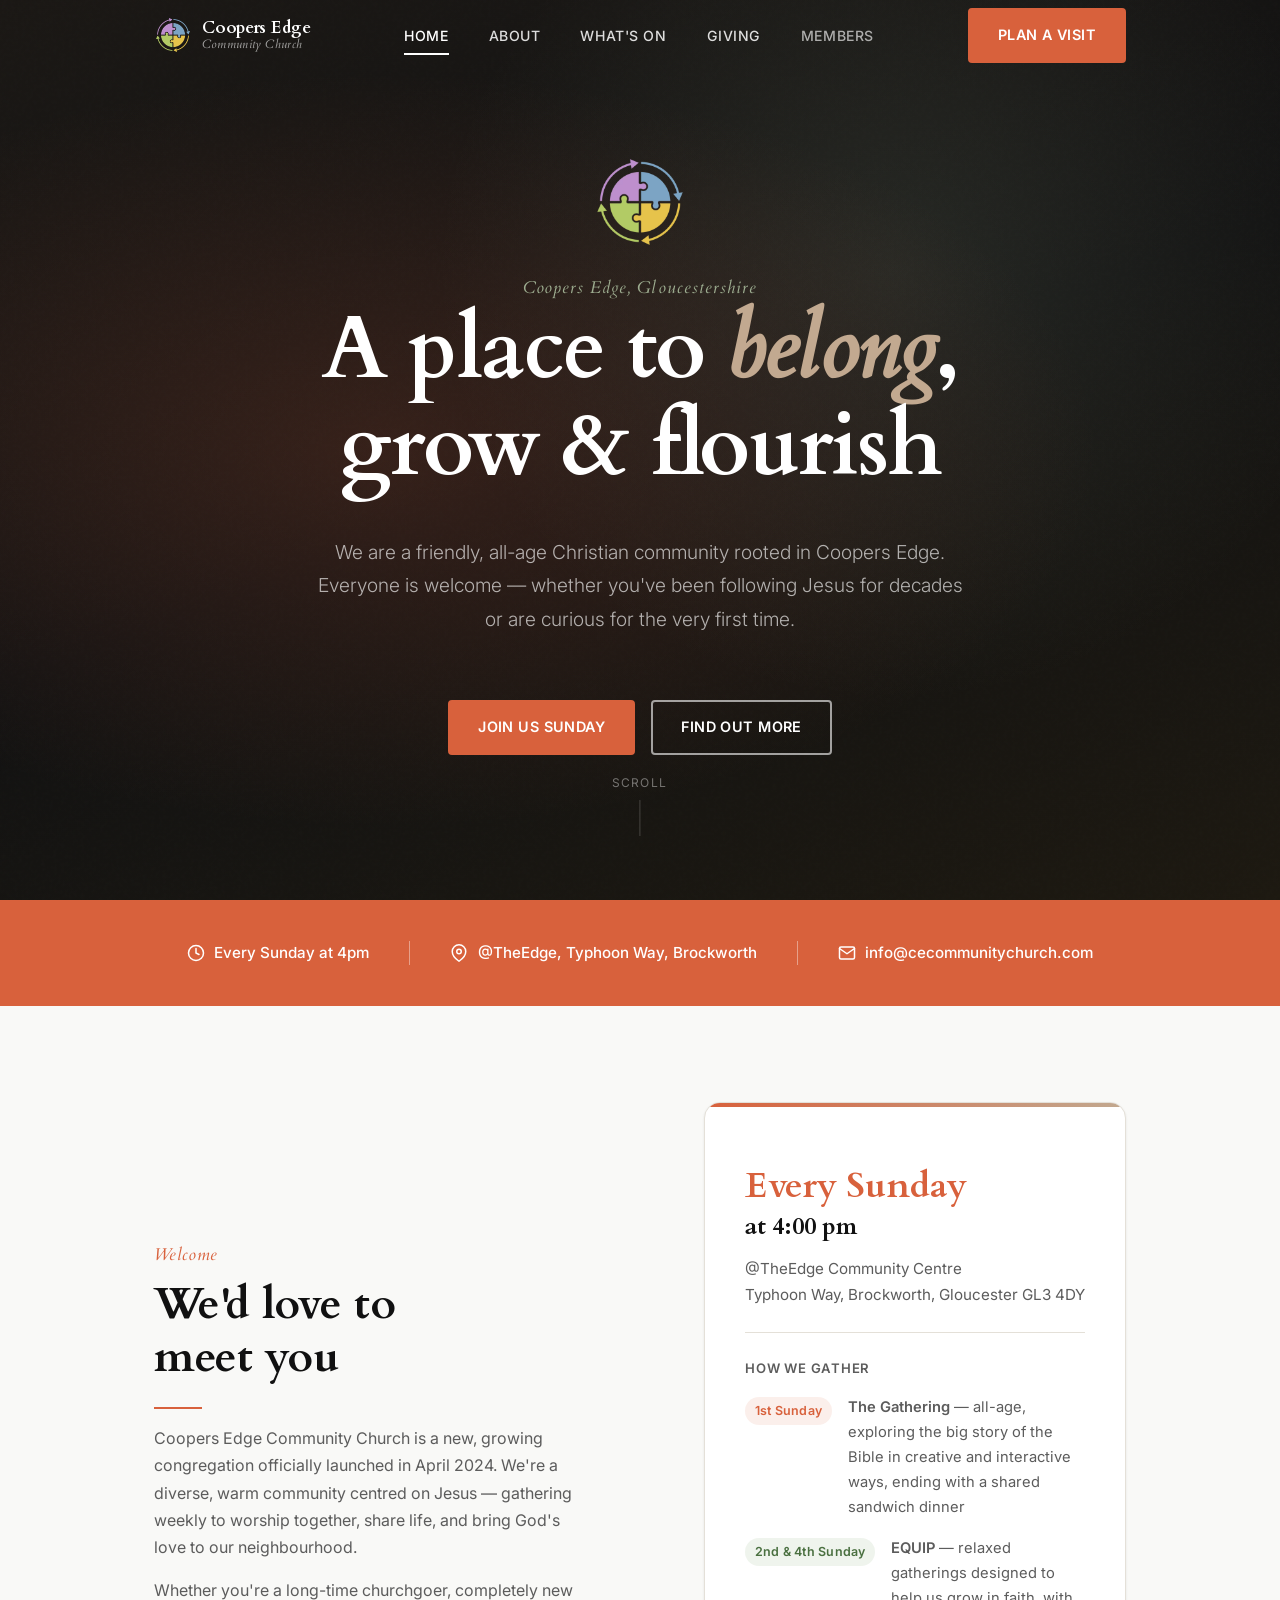
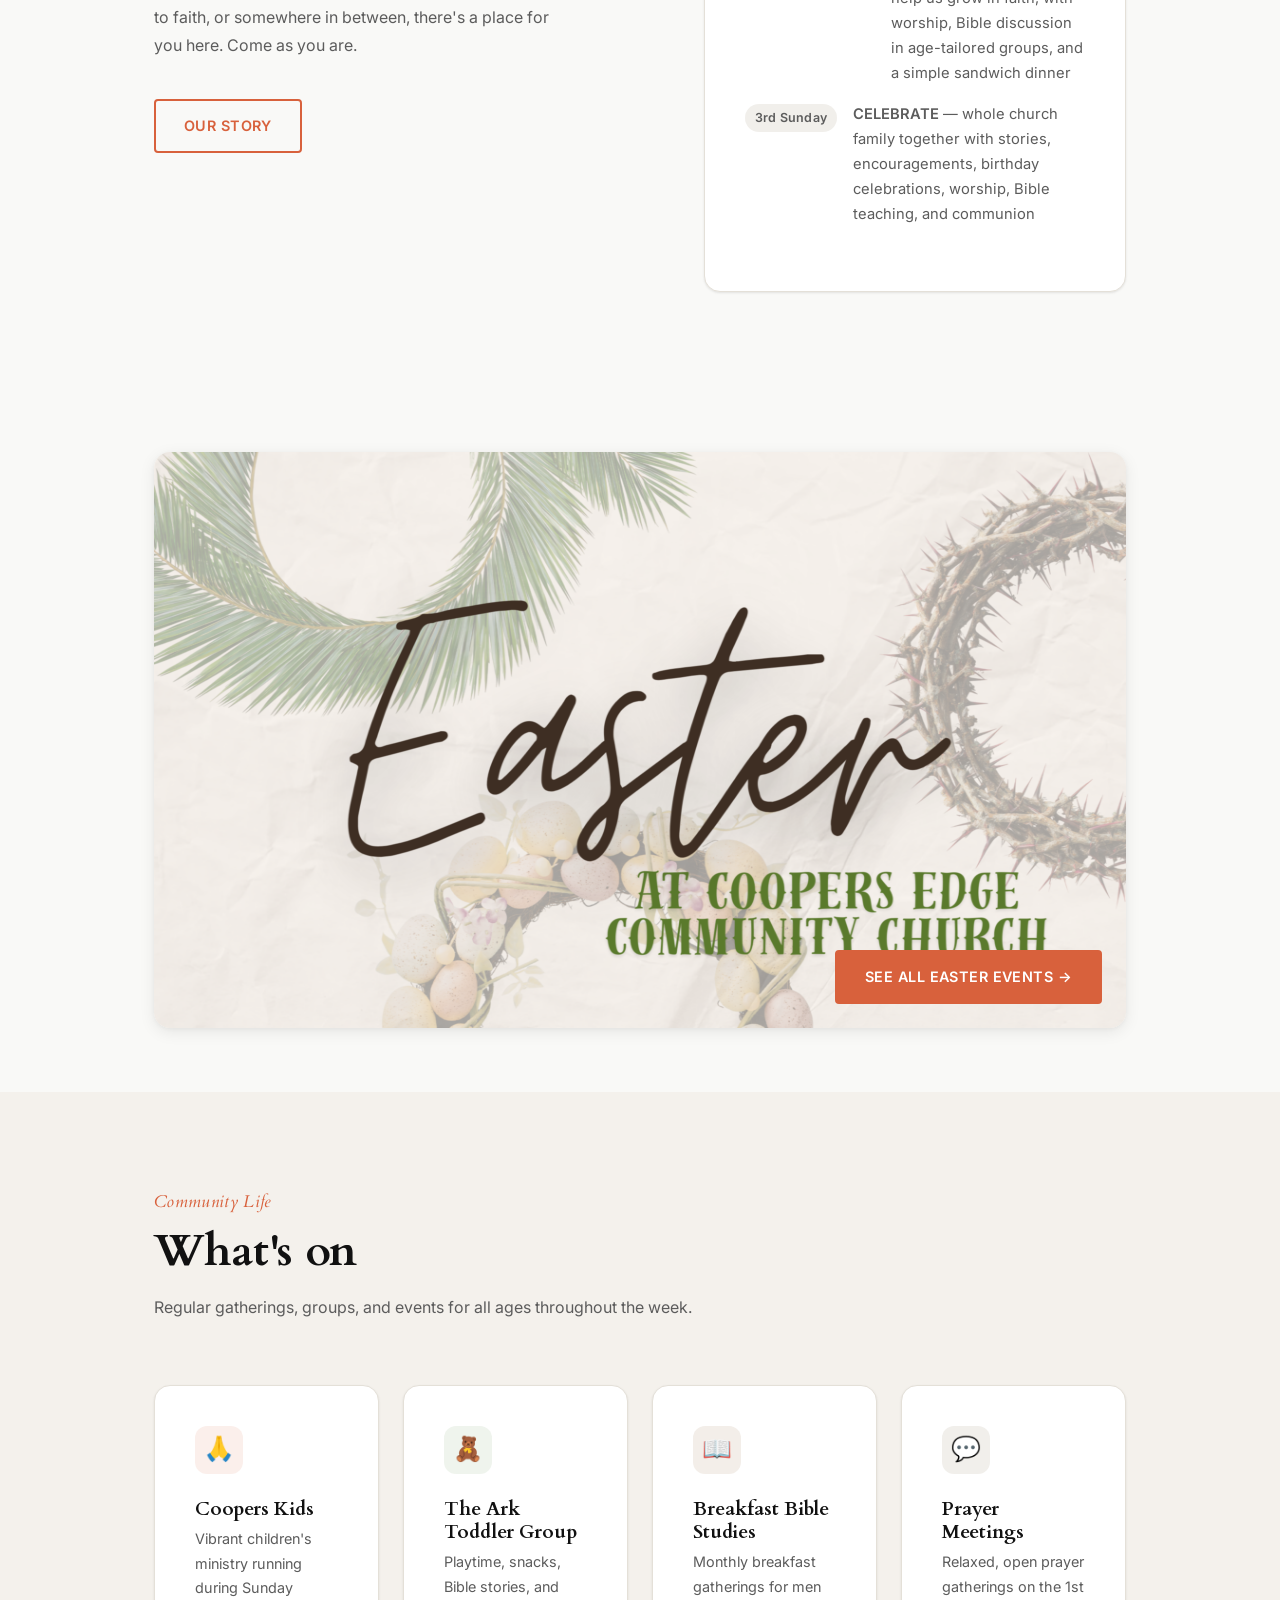
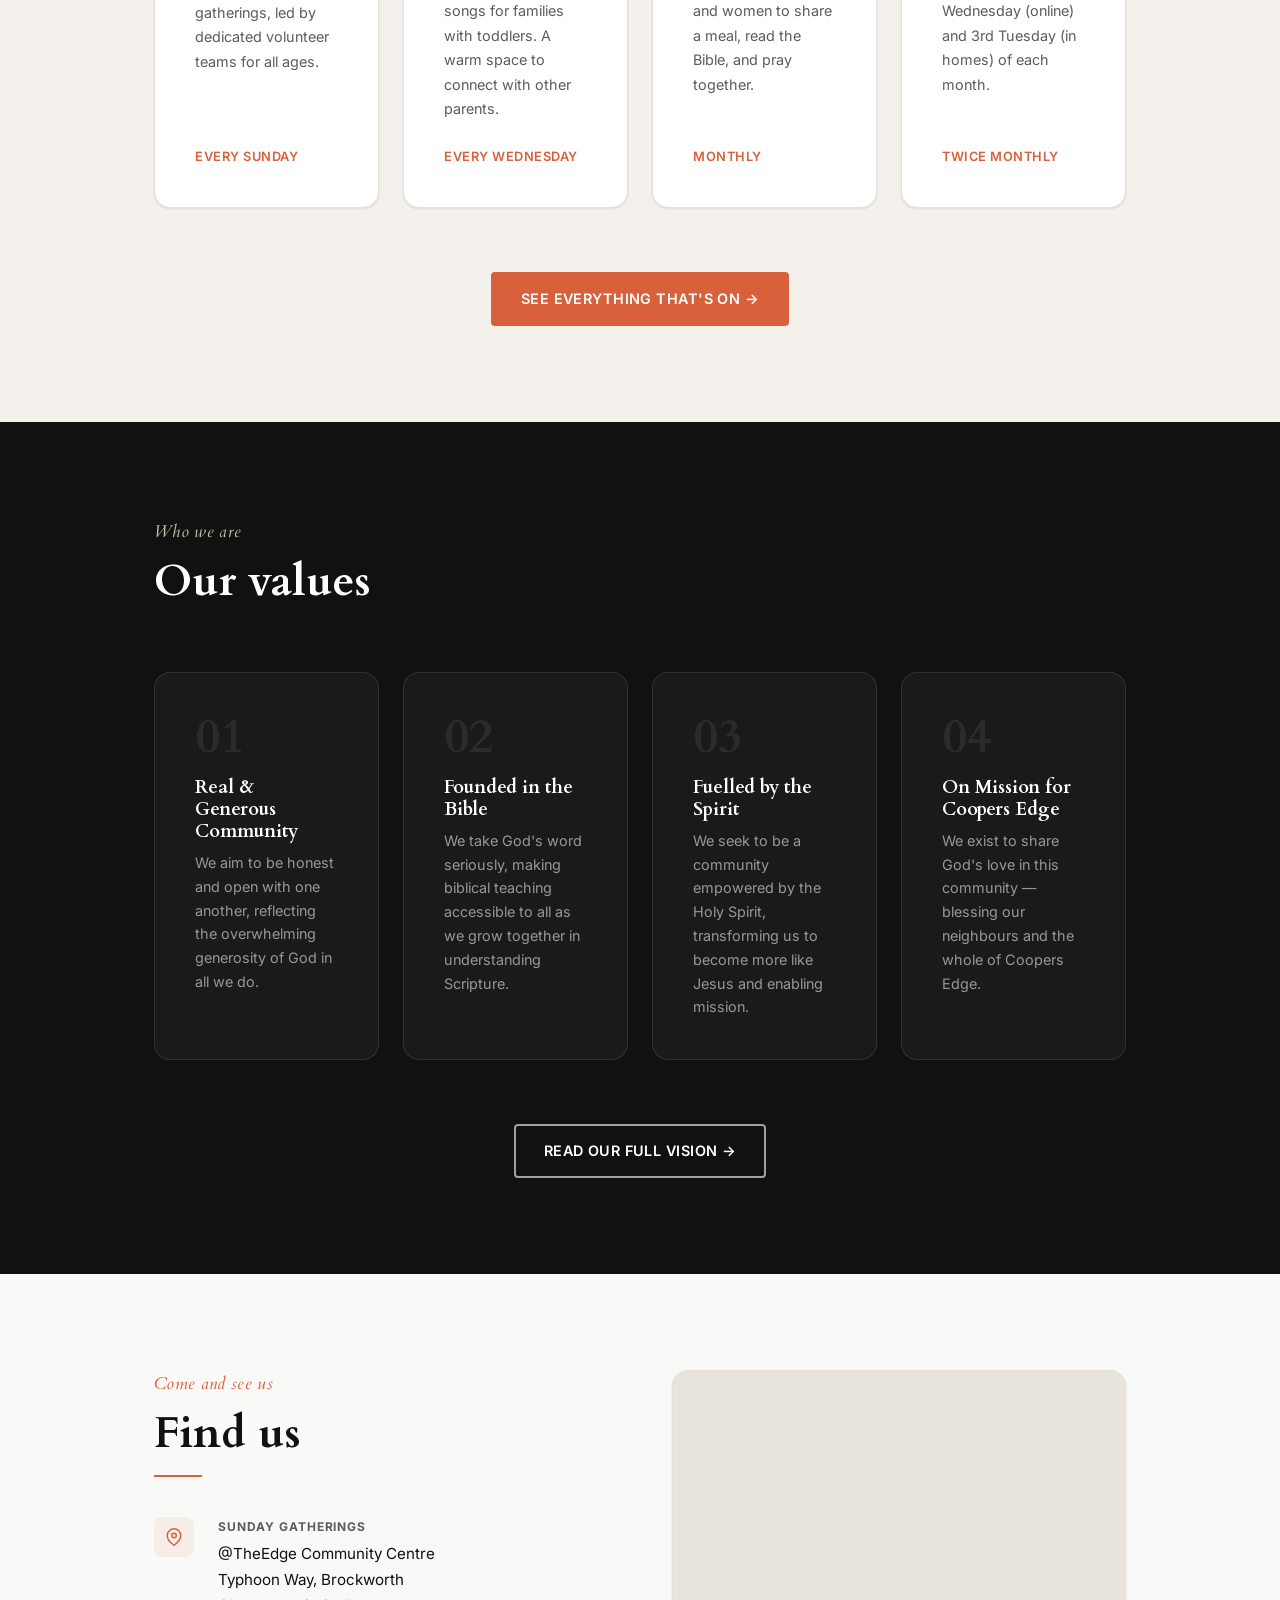
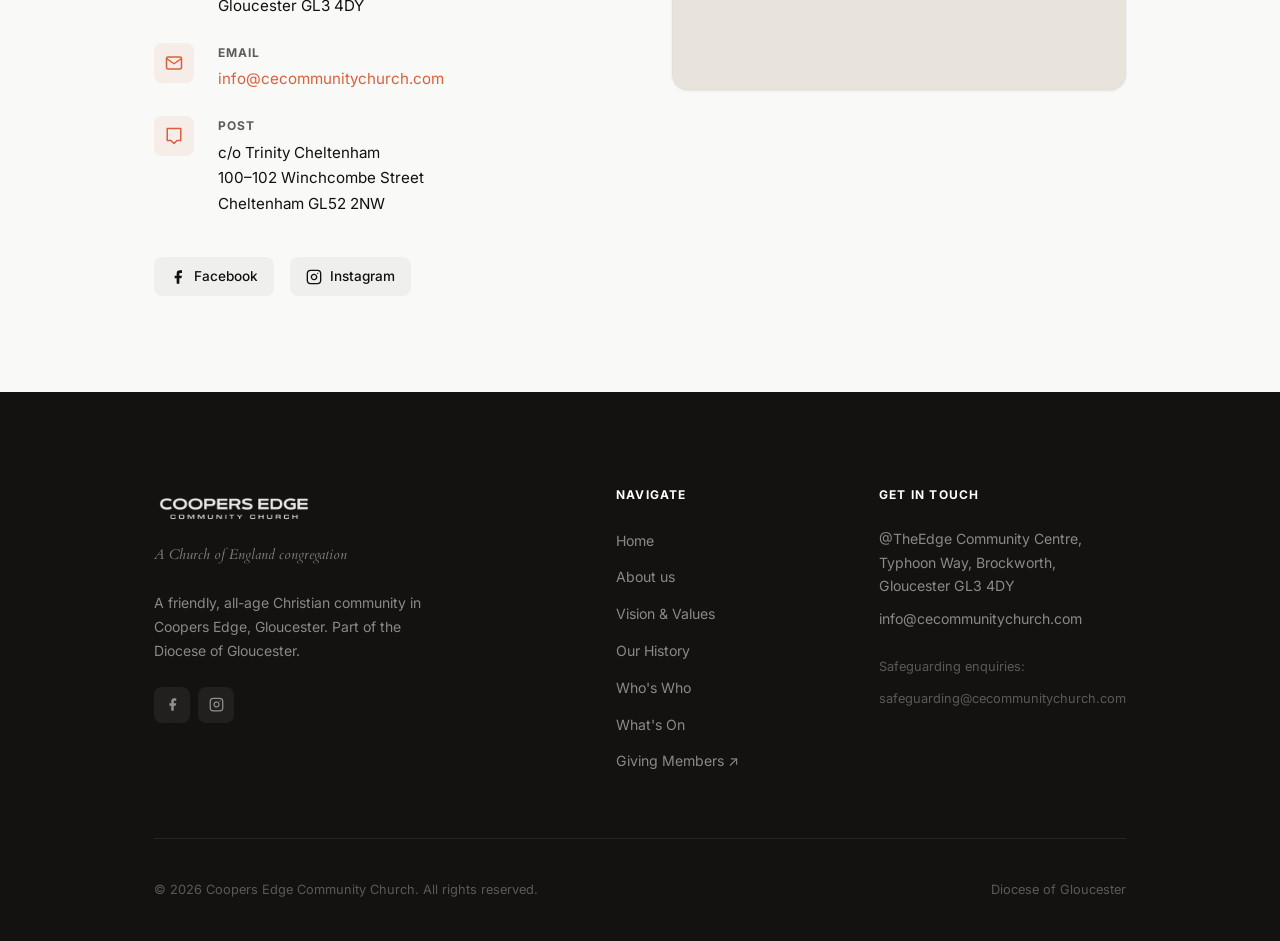
==== commit 524ca40a: "Add Church Cloud members portal link to nav and footer Added a Members link pointing to https://cecc" ====
--- a/index.html
+++ b/index.html
@@ -35,6 +35,7 @@
         <a href="about.html" class="nav-link">About</a>
         <a href="whats-on.html" class="nav-link">What's On</a>
         <a href="giving.html" class="nav-link">Giving</a>
+        <a href="https://cecc.churchcloud.online/login" class="nav-link nav-link-external" target="_blank" rel="noopener noreferrer">Members</a>
       </nav>
 
       <a href="whats-on.html" class="btn btn-primary nav-cta">Plan a visit</a>
@@ -59,6 +60,7 @@
     <a href="about.html">About</a>
     <a href="whats-on.html">What's On</a>
     <a href="giving.html">Giving</a>
+    <a href="https://cecc.churchcloud.online/login" target="_blank" rel="noopener noreferrer">Members ↗</a>
     <a href="whats-on.html">Plan a visit &rarr;</a>
   </div>
 
@@ -399,7 +401,8 @@
             <li><a href="about.html#history">Our History</a></li>
             <li><a href="about.html#whos-who">Who's Who</a></li>
             <li><a href="whats-on.html">What's On</a></li>
-            <li><a href="giving.html">Giving</a></li>
+            <li><a href="giving.html">Giving</a>
+    <a href="https://cecc.churchcloud.online/login" target="_blank" rel="noopener noreferrer">Members ↗</a></li>
           </ul>
         </div>
 
--- a/css/style.css
+++ b/css/style.css
@@ -397,6 +397,15 @@
   transform: scaleX(1);
 }
 
+/* ---- External nav link (Members) ---------------------- */
+.nav-link-external {
+  opacity: 0.75;
+}
+
+.nav-link-external:hover {
+  opacity: 1;
+}
+
 /* ---- Nav: unscrolled state (white text on dark hero) --- */
 .site-nav:not(.scrolled) .nav-logo-name {
   color: var(--col-white);
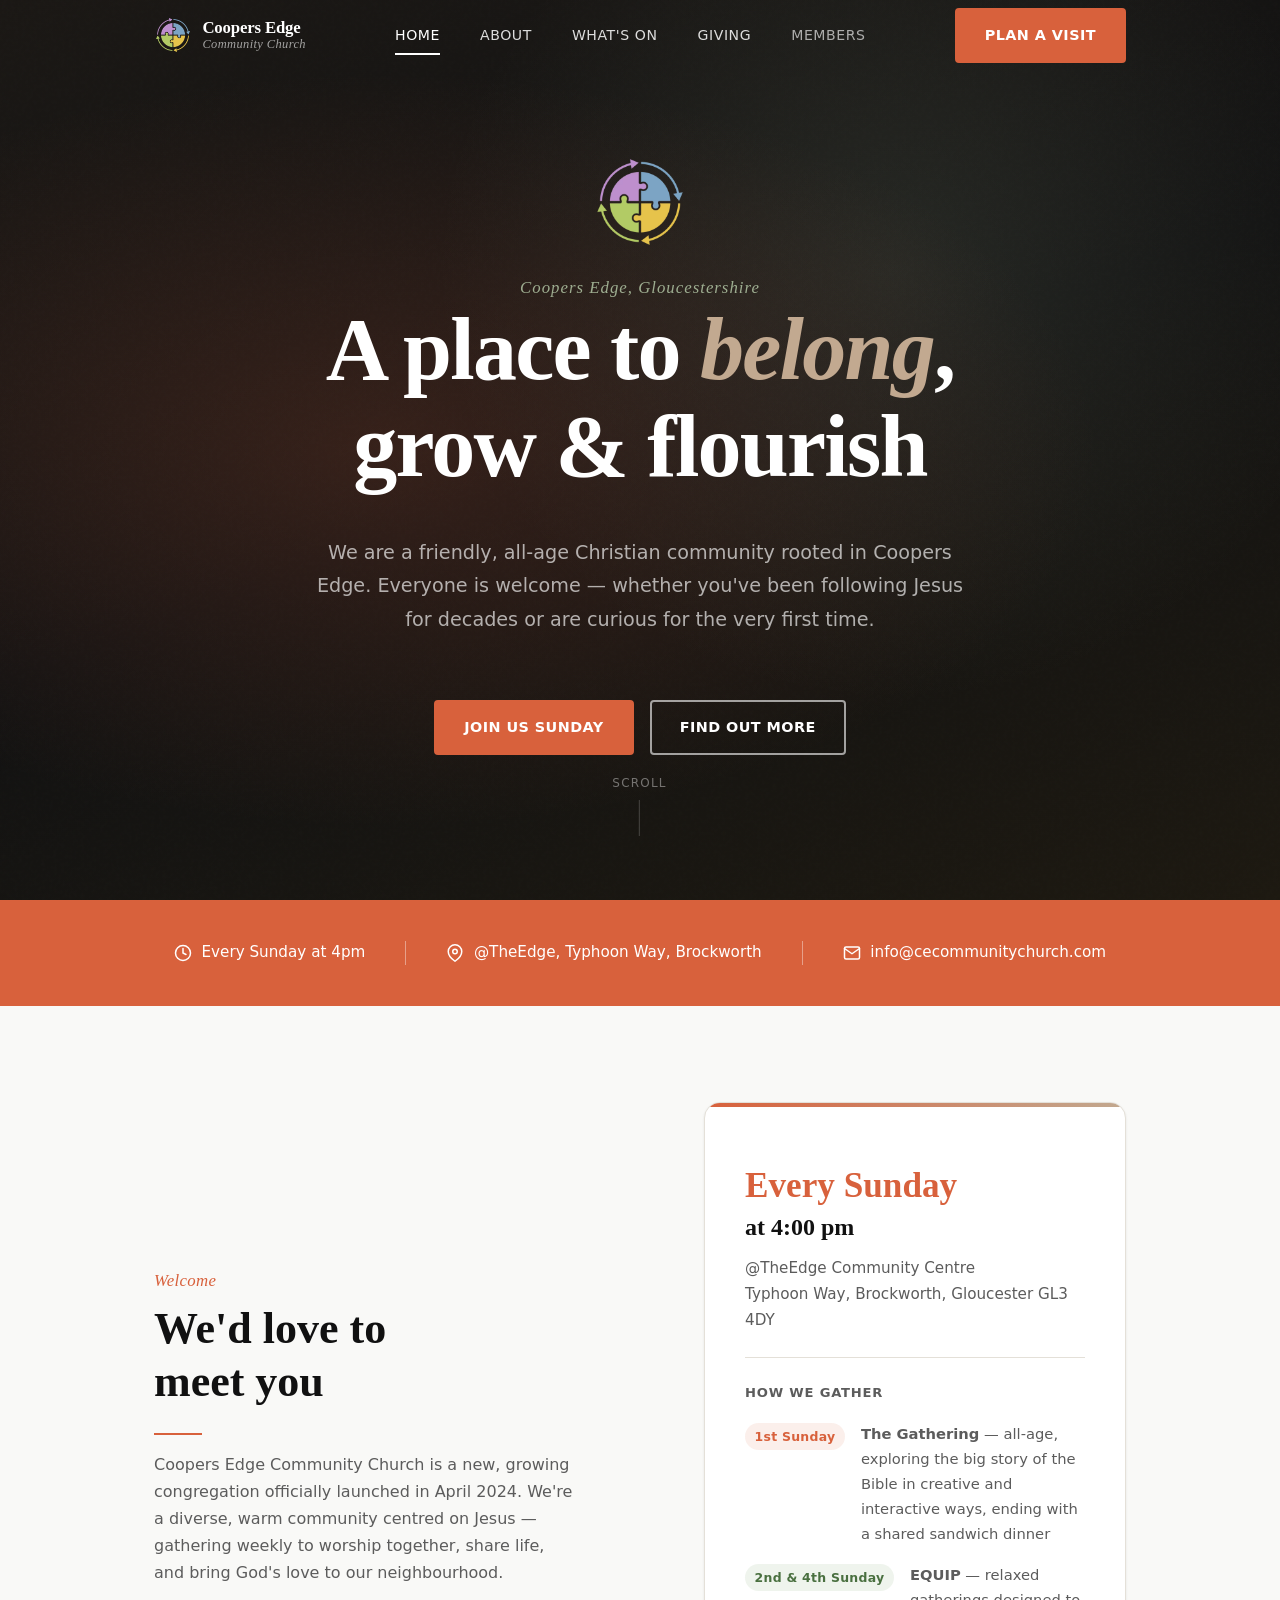
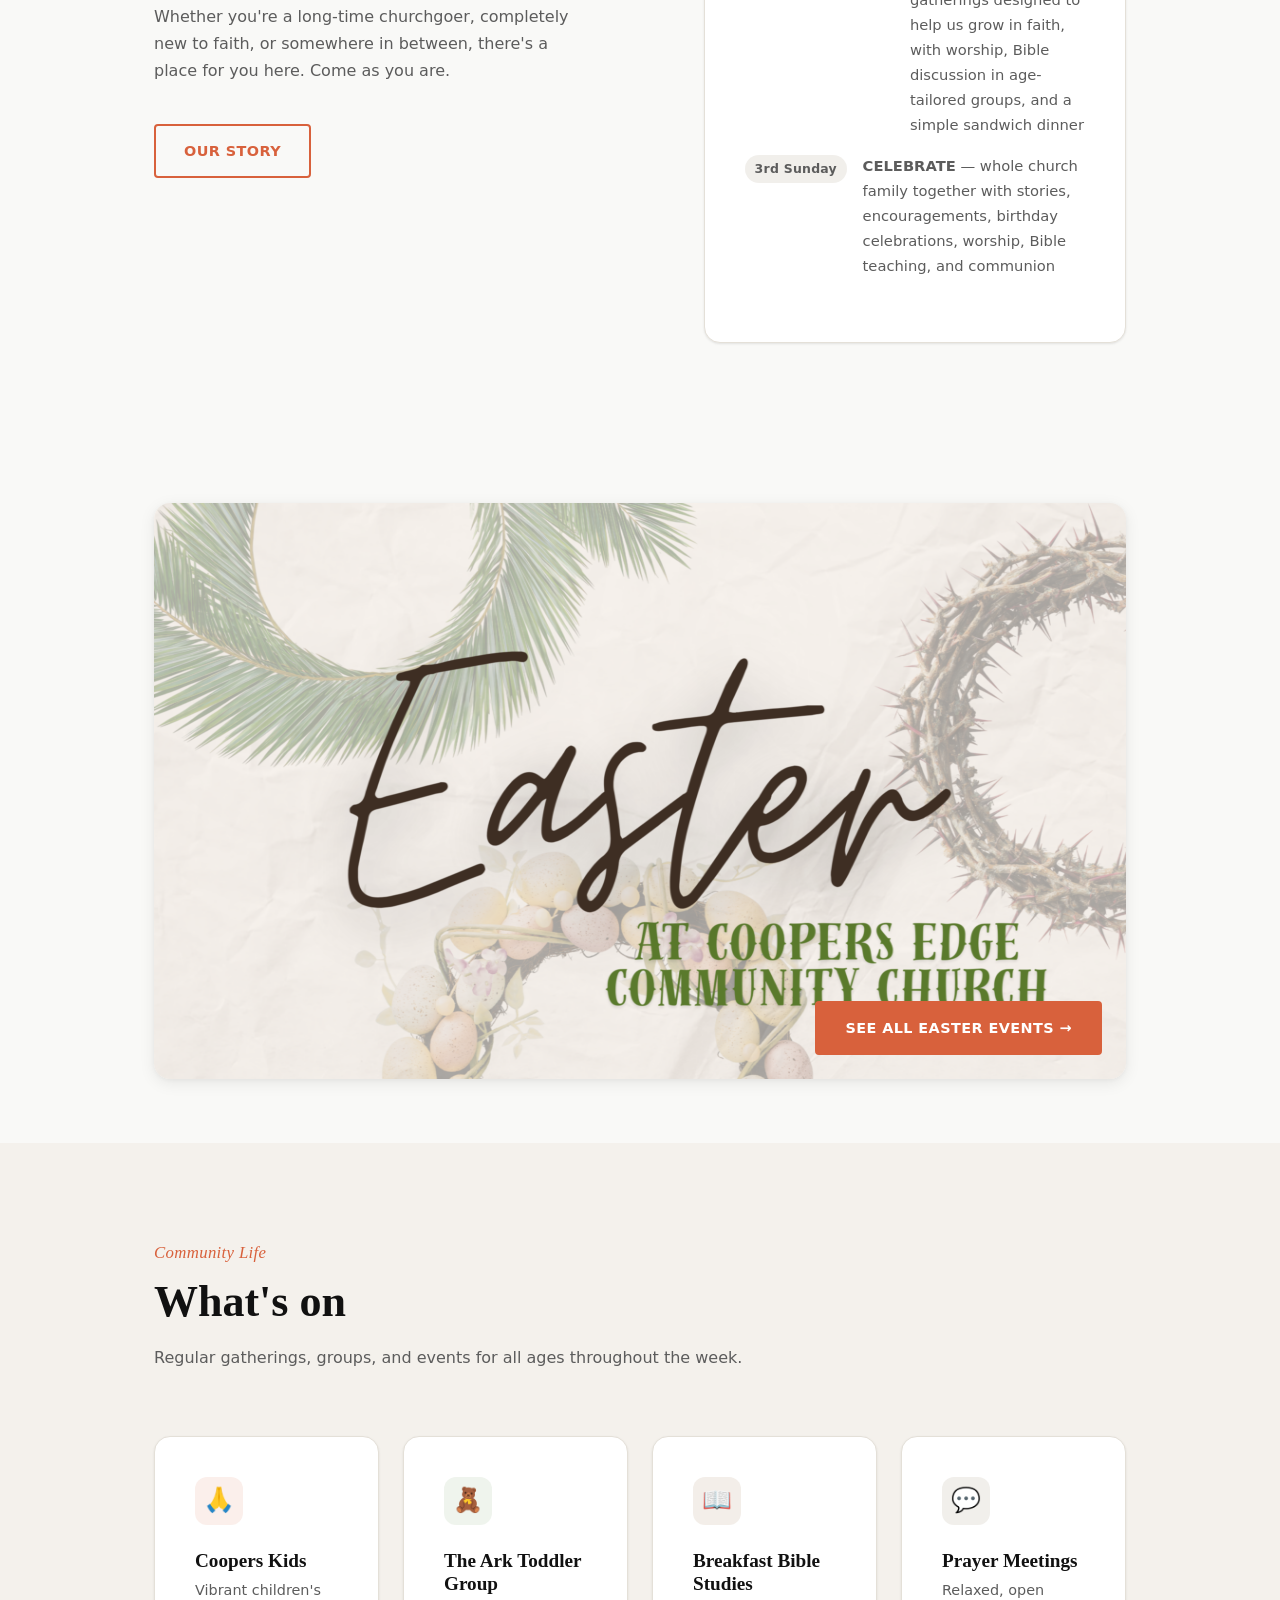
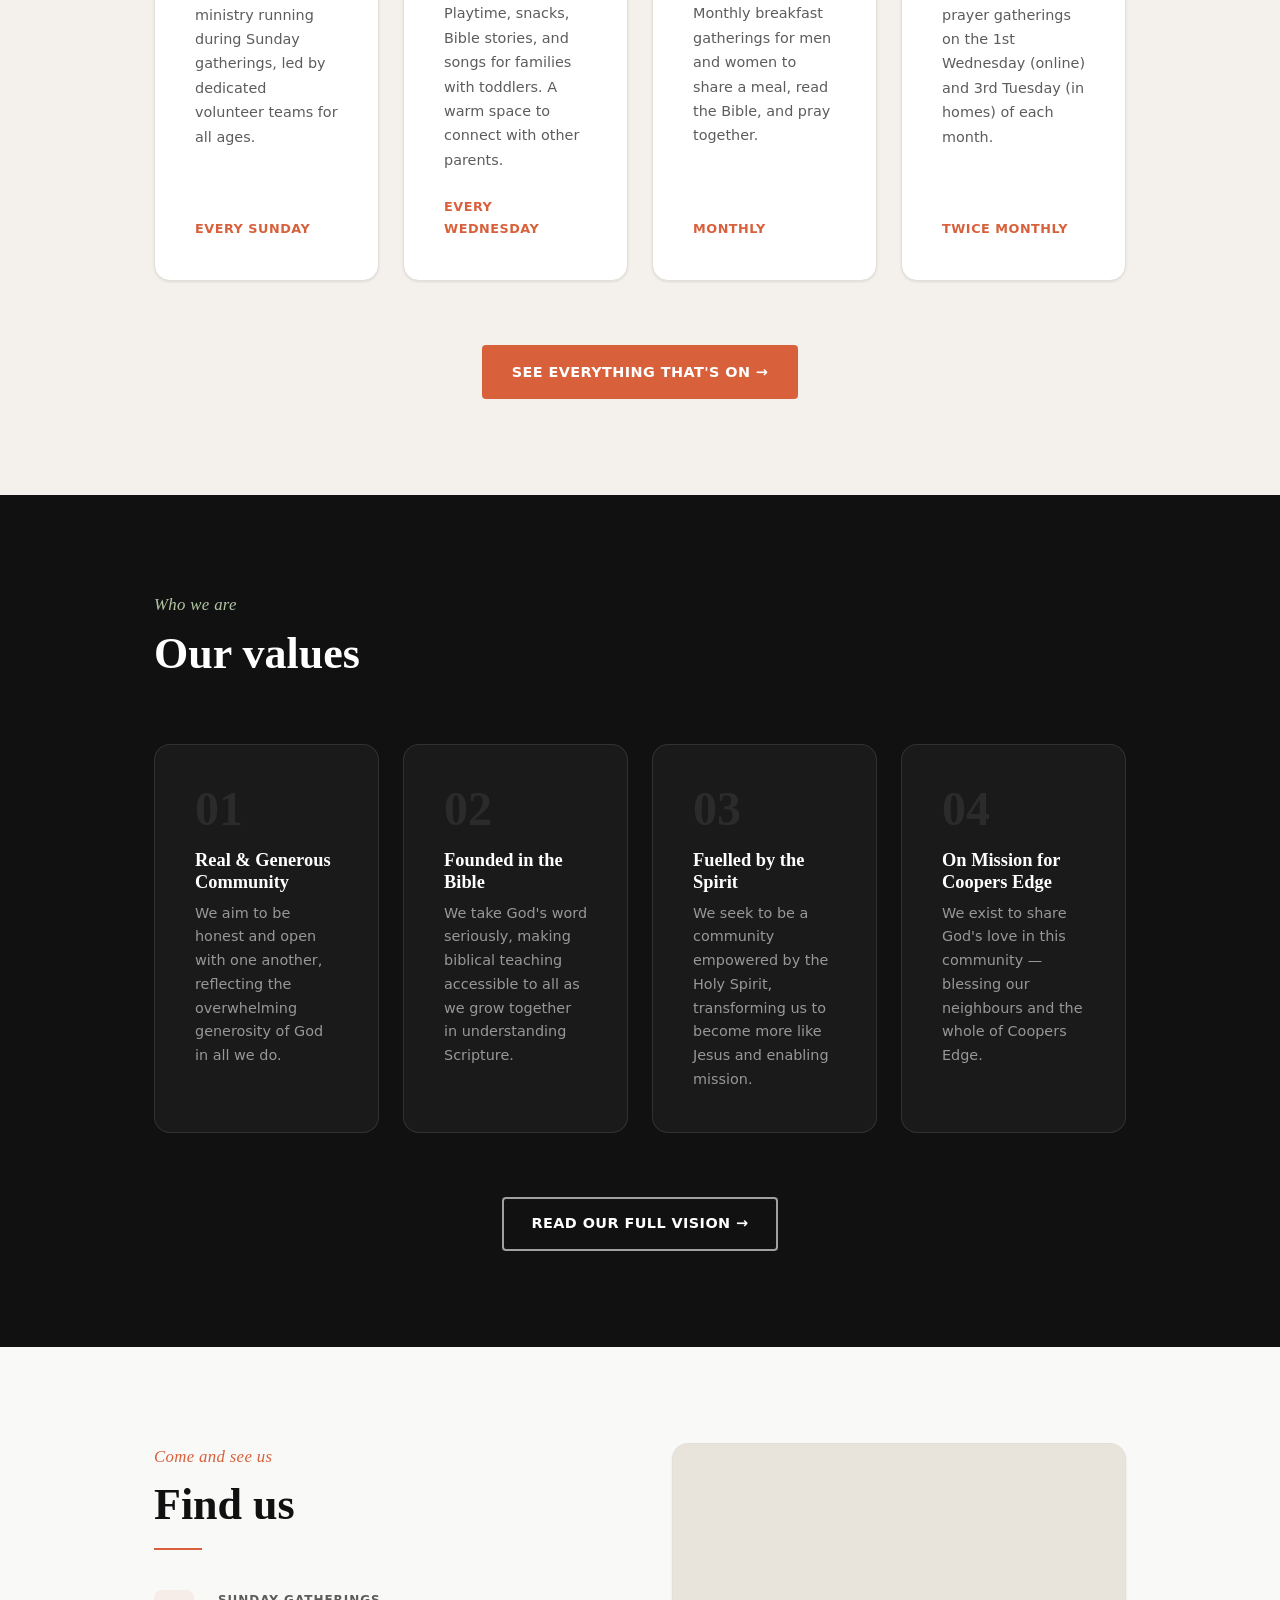
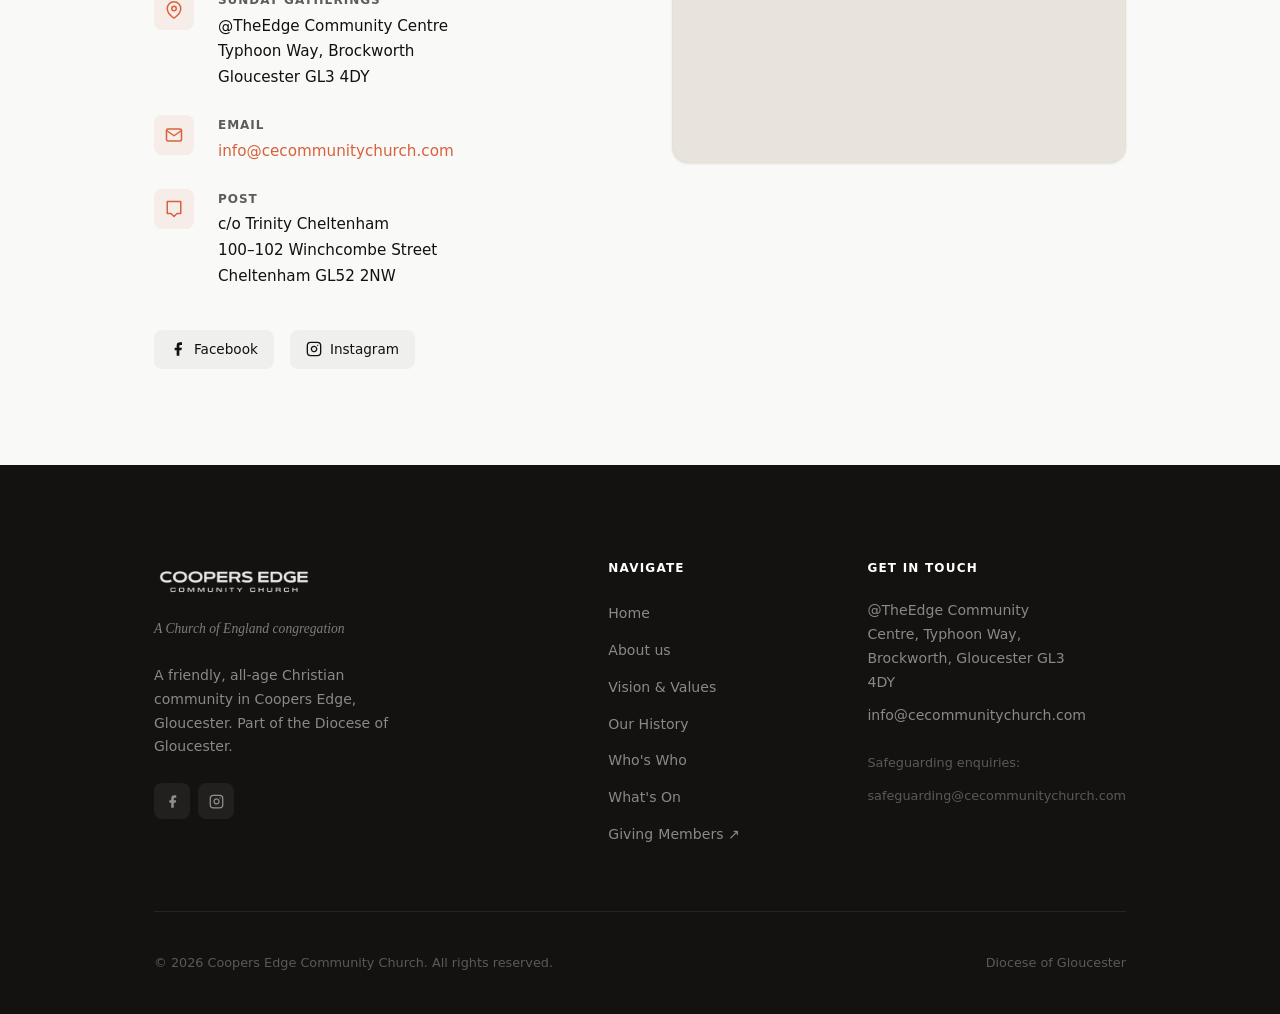
==== commit dd442ded: "Security hardening: CSP, referrer policy, remove inline scripts/handlers - Add Content-Security-Poli" ====
--- a/index.html
+++ b/index.html
@@ -8,6 +8,8 @@
   <meta property="og:title" content="Coopers Edge Community Church">
   <meta property="og:description" content="A place where people of all ages can belong, grow and flourish. Join us every Sunday at 4pm.">
   <meta property="og:type" content="website">
+  <meta http-equiv="Content-Security-Policy" content="default-src 'none'; script-src 'self'; style-src 'self' 'unsafe-inline' https://fonts.googleapis.com; font-src https://fonts.gstatic.com; img-src 'self' data: https:; frame-src https://www.google.com; connect-src 'none'; base-uri 'self'; form-action 'none'; object-src 'none'">
+  <meta name="referrer" content="strict-origin-when-cross-origin">
   <link rel="preconnect" href="https://fonts.googleapis.com">
   <link rel="preconnect" href="https://fonts.gstatic.com" crossorigin>
   <link href="https://fonts.googleapis.com/css2?family=Cardo:ital,wght@0,400;0,700;1,400&family=Inter:wght@300;400;500;600;700&display=swap" rel="stylesheet">
@@ -181,9 +183,7 @@
     <section aria-label="Easter 2026" style="padding-block: var(--space-xl); background: var(--col-bg);">
       <div class="container">
         <a href="easter.html" style="display:block; text-decoration:none;">
-          <div class="reveal" style="position:relative; border-radius: var(--radius-lg); overflow:hidden; box-shadow: var(--shadow-md); transition: box-shadow var(--dur-med) var(--ease), transform var(--dur-med) var(--ease);"
-            onmouseover="this.style.boxShadow='0 8px 32px rgba(0,0,0,0.15)'; this.style.transform='translateY(-2px)'"
-            onmouseout="this.style.boxShadow=''; this.style.transform=''">
+          <div class="reveal hover-lift" style="position:relative; border-radius: var(--radius-lg); overflow:hidden; box-shadow: var(--shadow-md); transition: box-shadow var(--dur-med) var(--ease), transform var(--dur-med) var(--ease);">
             <img
               src="images/easter-banner.png"
               alt="Easter at Coopers Edge Community Church 2026 — Palm Sunday 29 March, Easter Egg Hunt 1 April, Good Friday 3 April, Easter Sunday 5 April"
@@ -359,7 +359,7 @@
               title="Map showing @TheEdge Community Centre, Typhoon Way, Brockworth, Gloucester GL3 4DY"
               src="https://www.google.com/maps/embed?pb=!1m18!1m12!1m3!1d2471.7!2d-2.1650!3d51.8420!2m3!1f0!2f0!3f0!3m2!1i1024!2i768!4f13.1!3m3!1m2!1s0x487108b0c57d8c41%3A0x2aa6a7c6a7c6a7c6!2sTyphoon%20Way%2C%20Brockworth%2C%20Gloucester%20GL3%204DY!5e0!3m2!1sen!2suk!4v1680000000000!5m2!1sen!2suk"
               loading="lazy"
-              referrerpolicy="no-referrer-when-downgrade"
+              referrerpolicy="strict-origin-when-cross-origin"
               aria-label="Google Map of @TheEdge Community Centre"
             ></iframe>
           </div>
@@ -427,8 +427,5 @@
   </footer>
 
   <script src="js/main.js"></script>
-  <script>
-    document.getElementById('footer-year').textContent = new Date().getFullYear();
-  </script>
 </body>
 </html>
--- a/css/style.css
+++ b/css/style.css
@@ -1786,3 +1786,9 @@
   white-space: nowrap;
   border: 0;
 }
+
+/* ---- Hover lift (replaces inline onmouseover/onmouseout) --- */
+.hover-lift:hover {
+  box-shadow: 0 8px 32px rgba(0,0,0,0.15) !important;
+  transform: translateY(-2px) !important;
+}
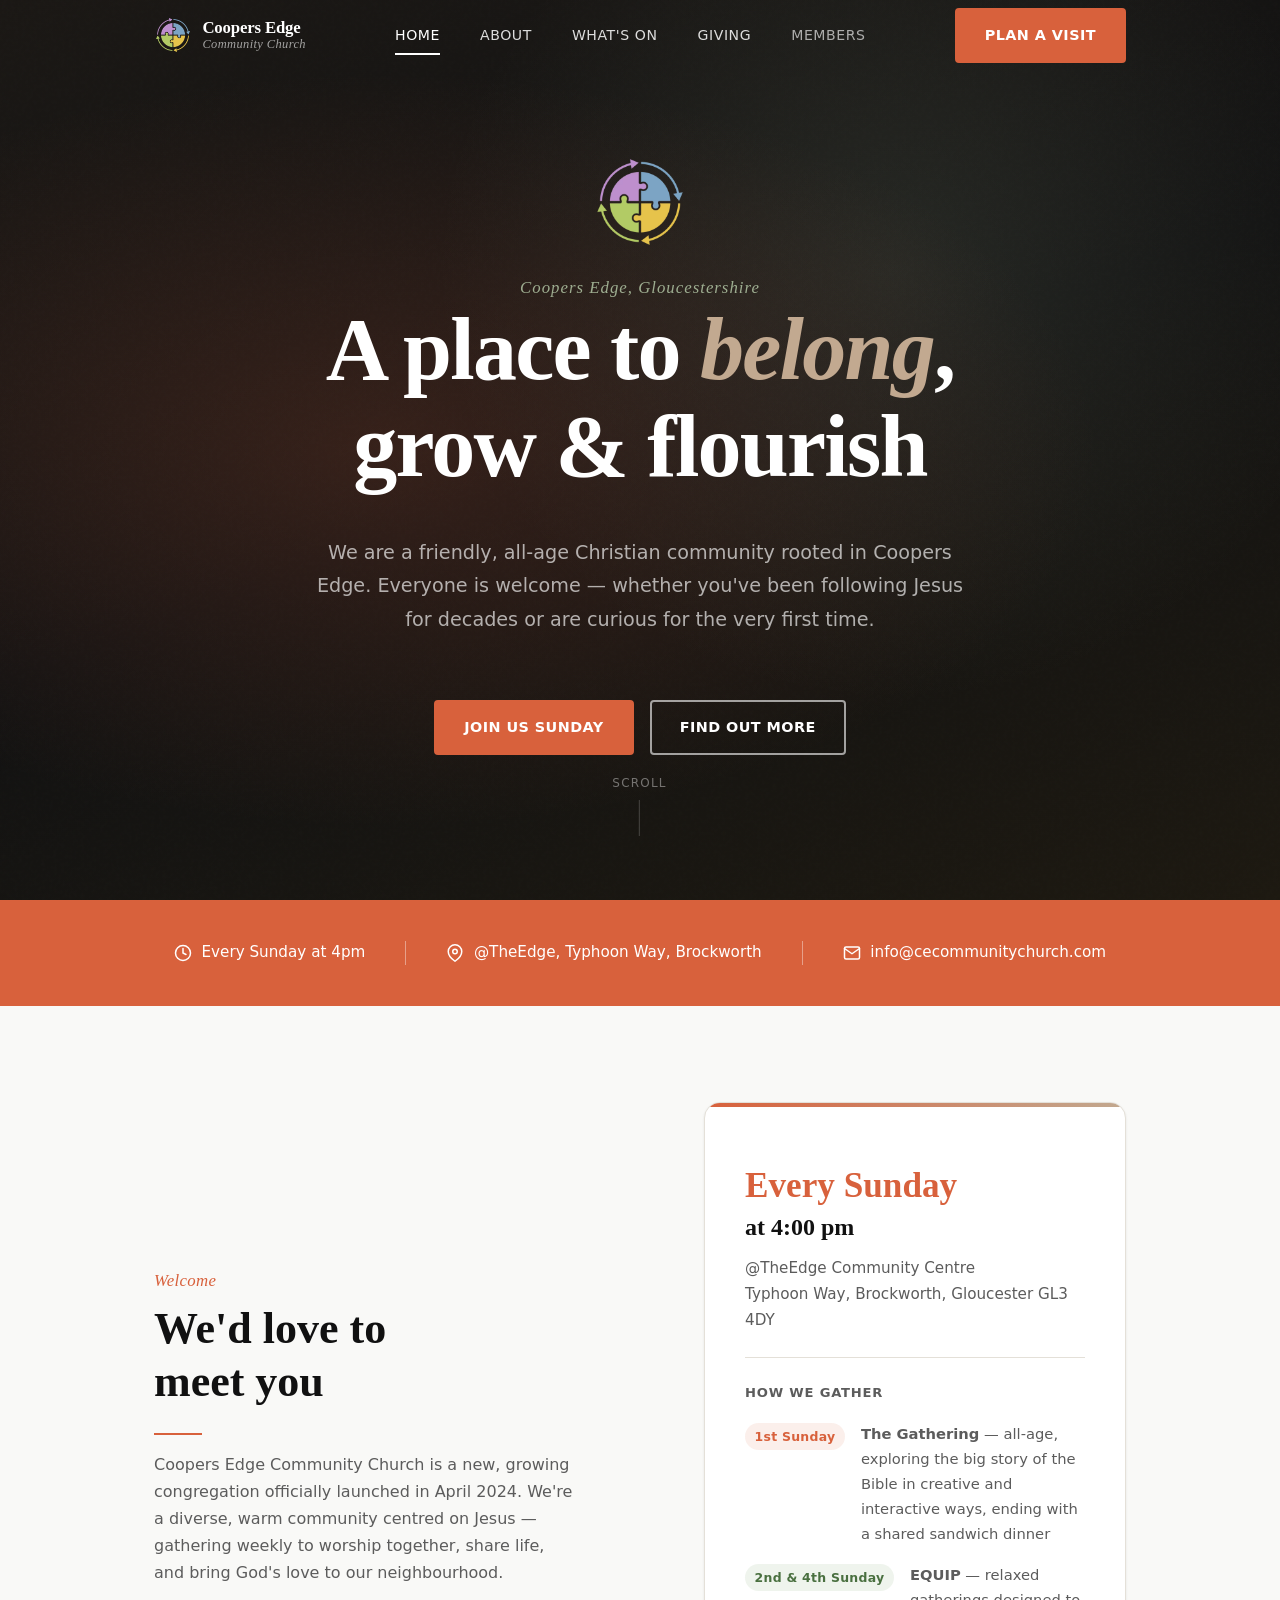
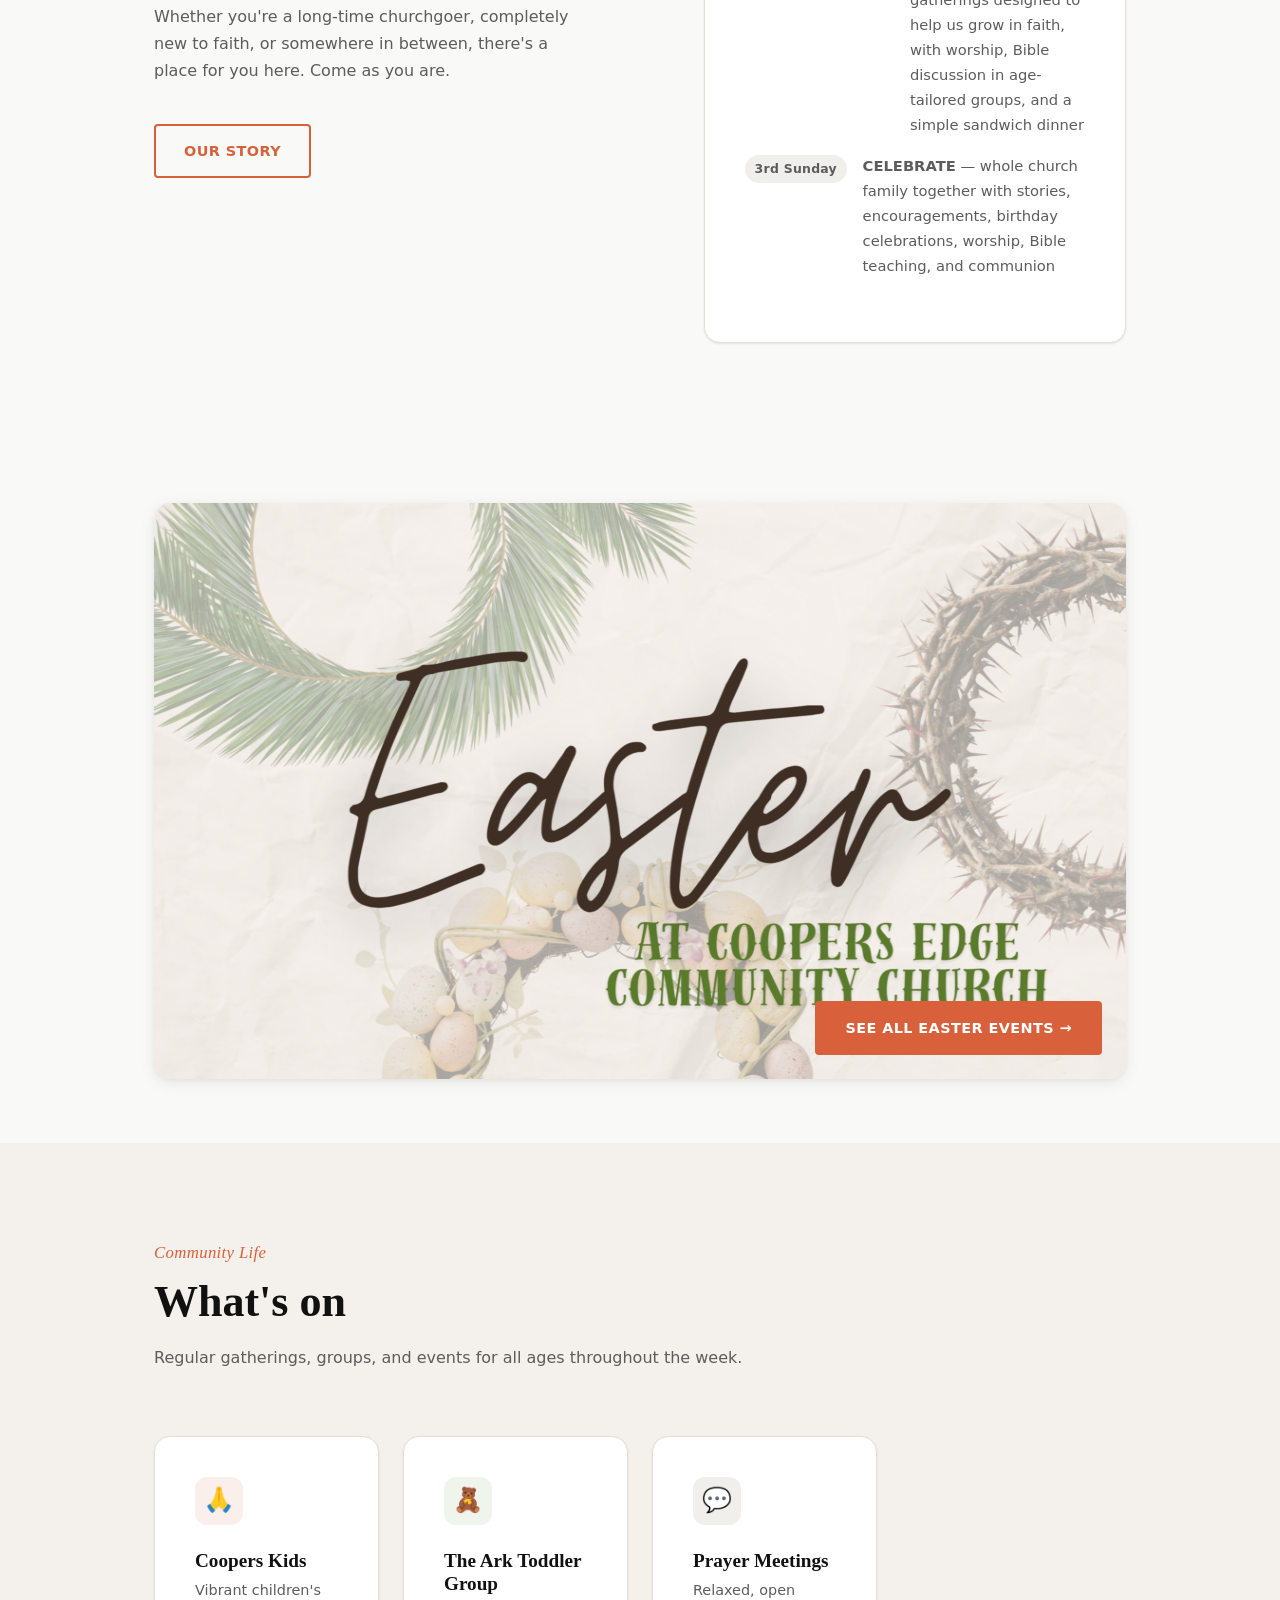
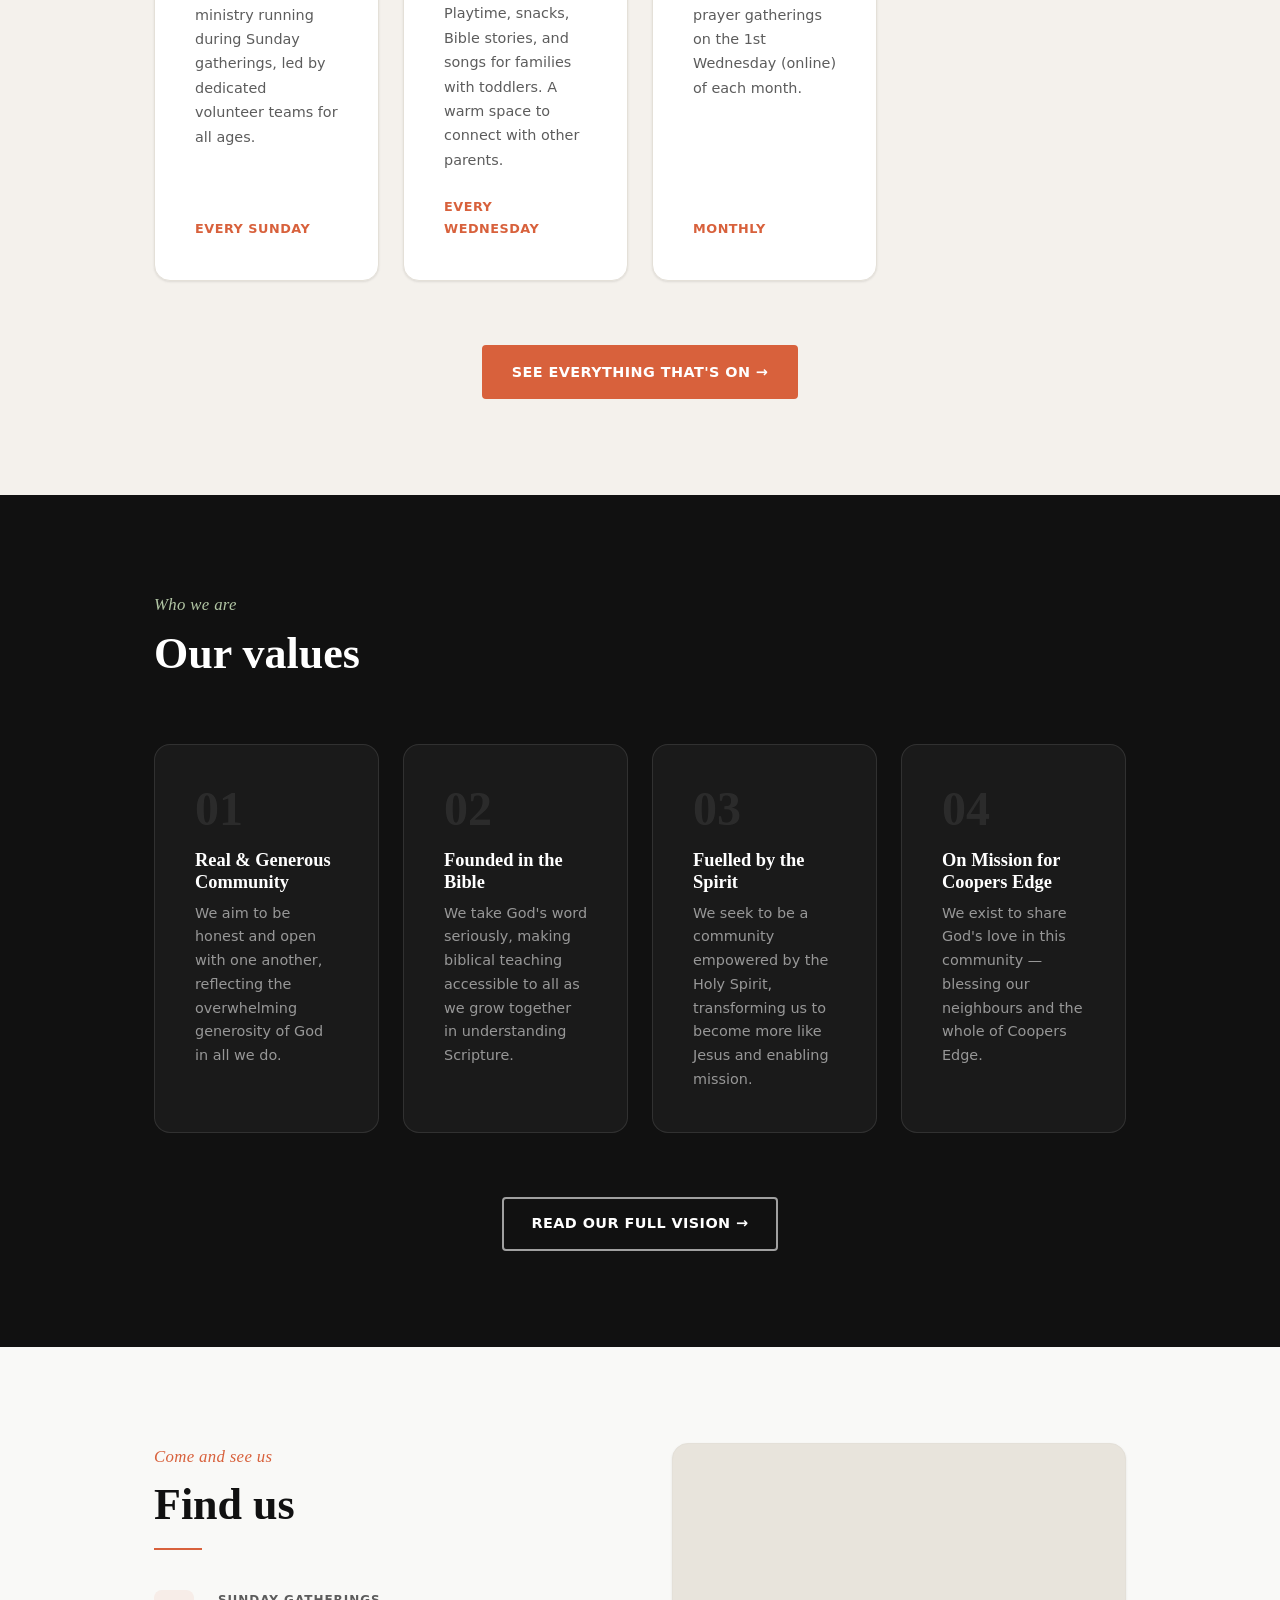
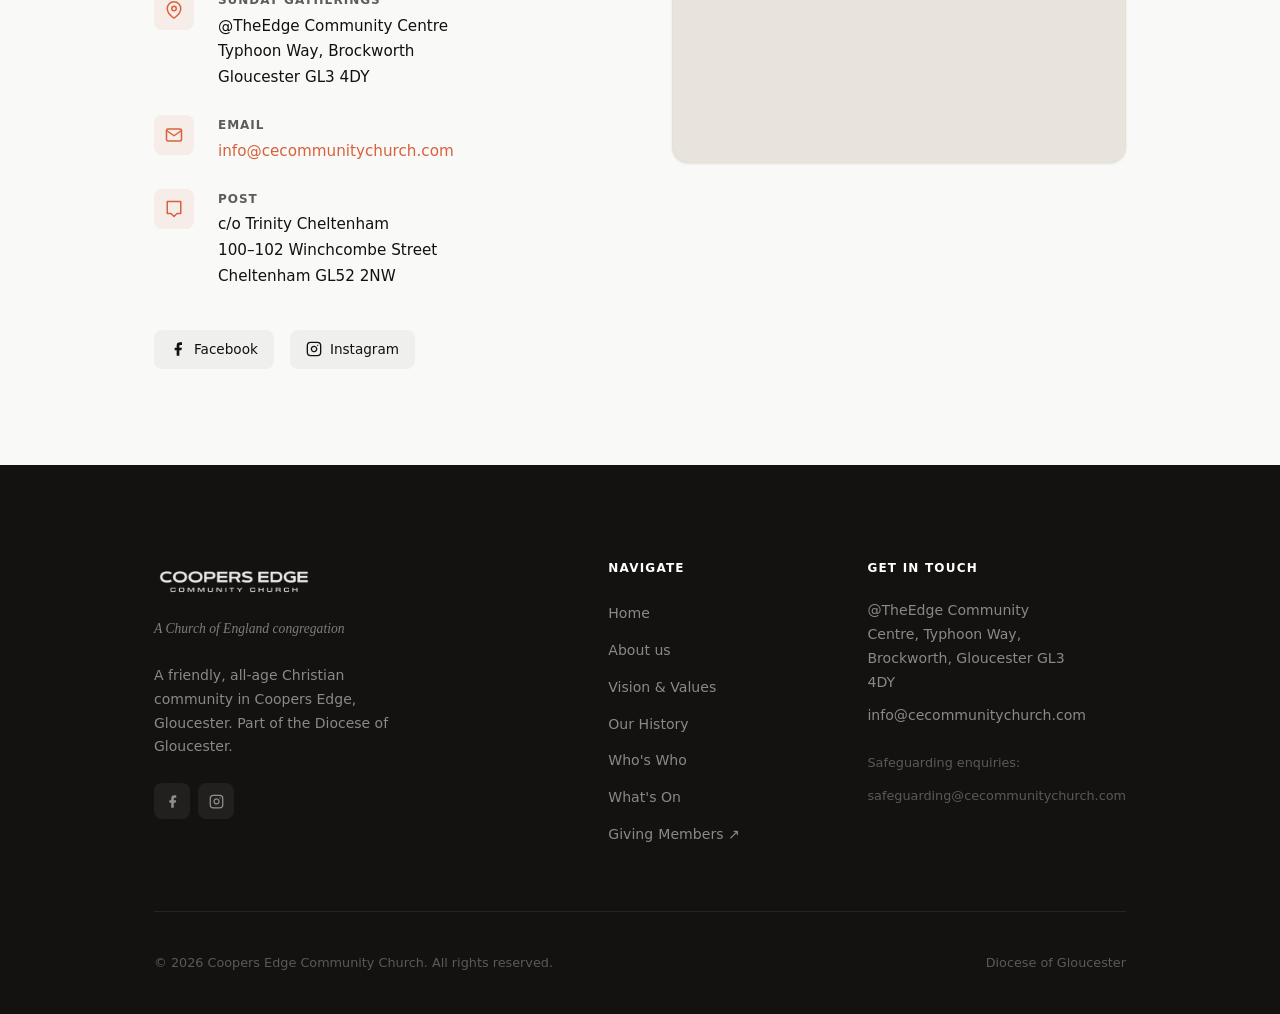
==== commit 969d2ccc: "Minor changes to event info." ====
--- a/index.html
+++ b/index.html
@@ -226,18 +226,12 @@
             <div class="event-when">Every Wednesday</div>
           </div>
 
-          <div class="event-card reveal reveal-delay-2">
-            <div class="event-icon tan">📖</div>
-            <h4>Breakfast Bible Studies</h4>
-            <p>Monthly breakfast gatherings for men and women to share a meal, read the Bible, and pray together.</p>
-            <div class="event-when">Monthly</div>
-          </div>
 
           <div class="event-card reveal reveal-delay-3">
             <div class="event-icon taupe">💬</div>
             <h4>Prayer Meetings</h4>
-            <p>Relaxed, open prayer gatherings on the 1st Wednesday (online) and 3rd Tuesday (in homes) of each month.</p>
-            <div class="event-when">Twice monthly</div>
+            <p>Relaxed, open prayer gatherings on the 1st Wednesday (online) of each month.</p>
+            <div class="event-when">Monthly</div>
           </div>
         </div>
 
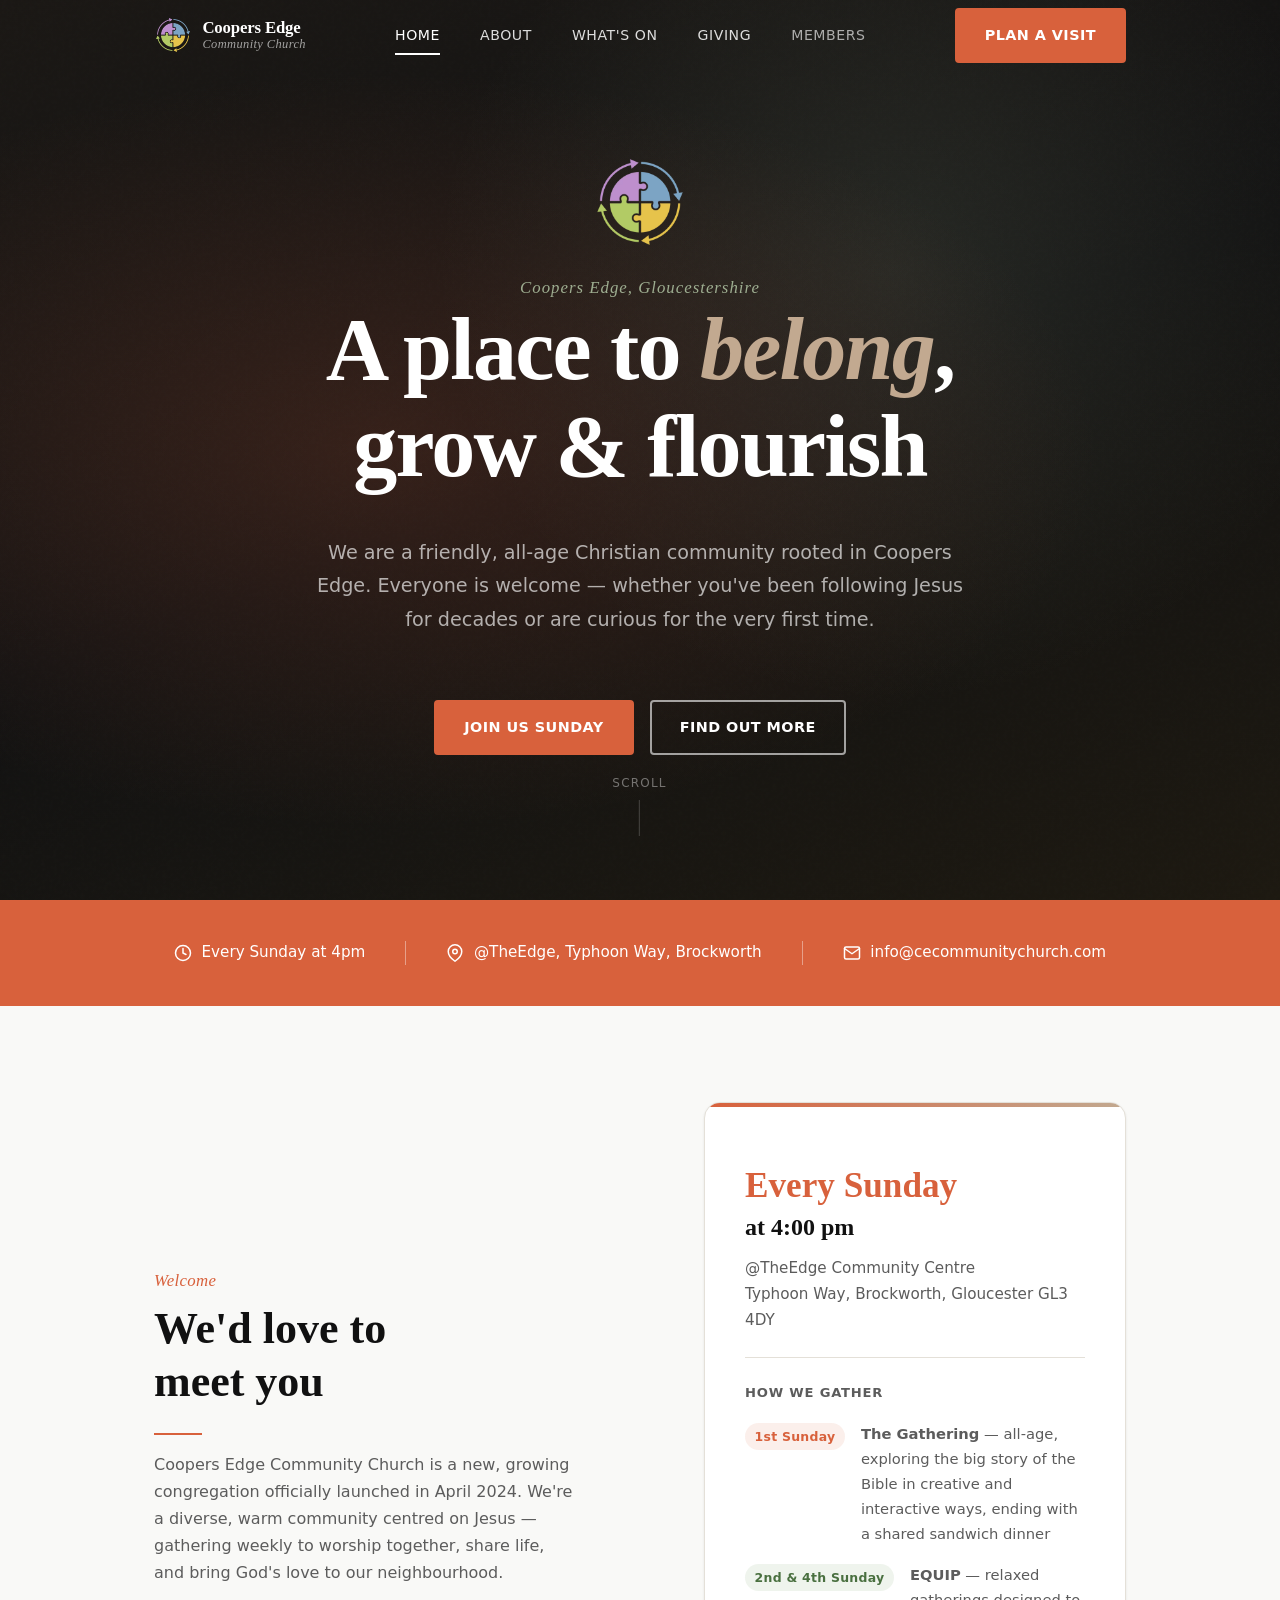
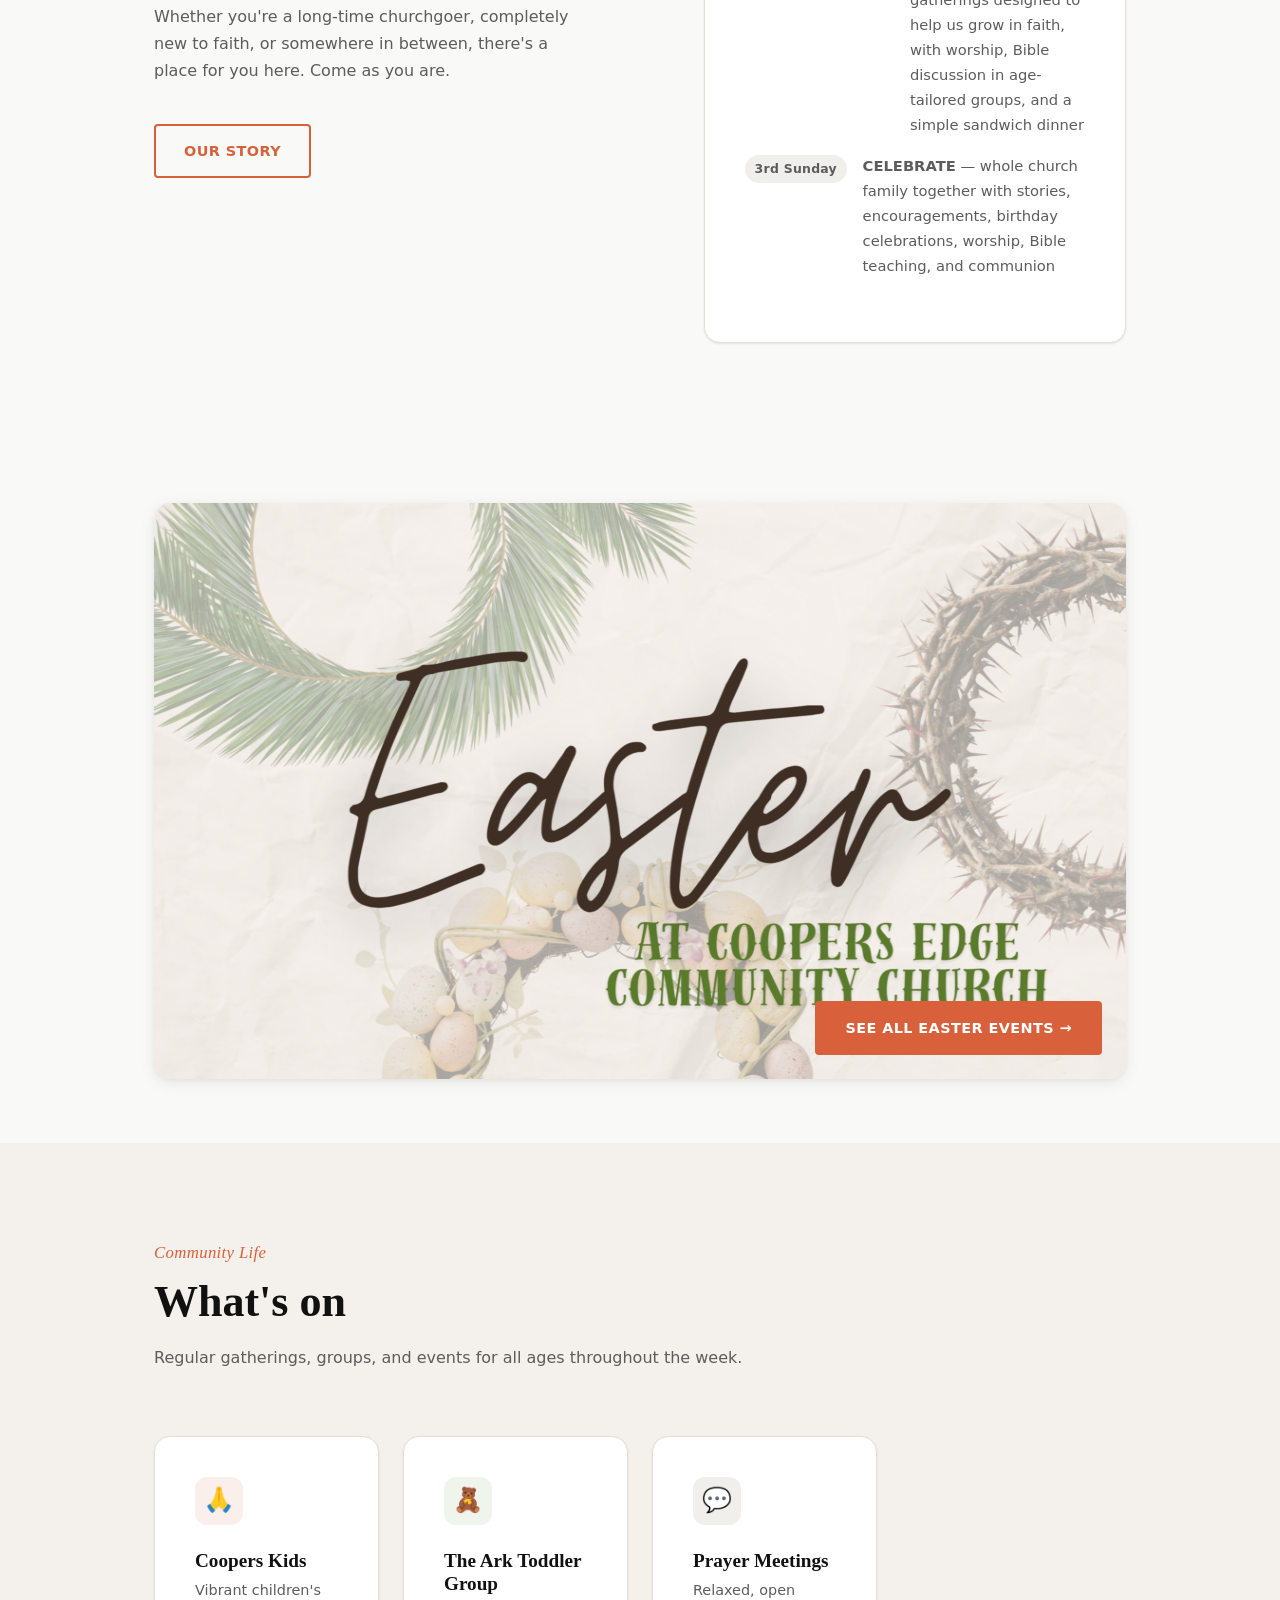
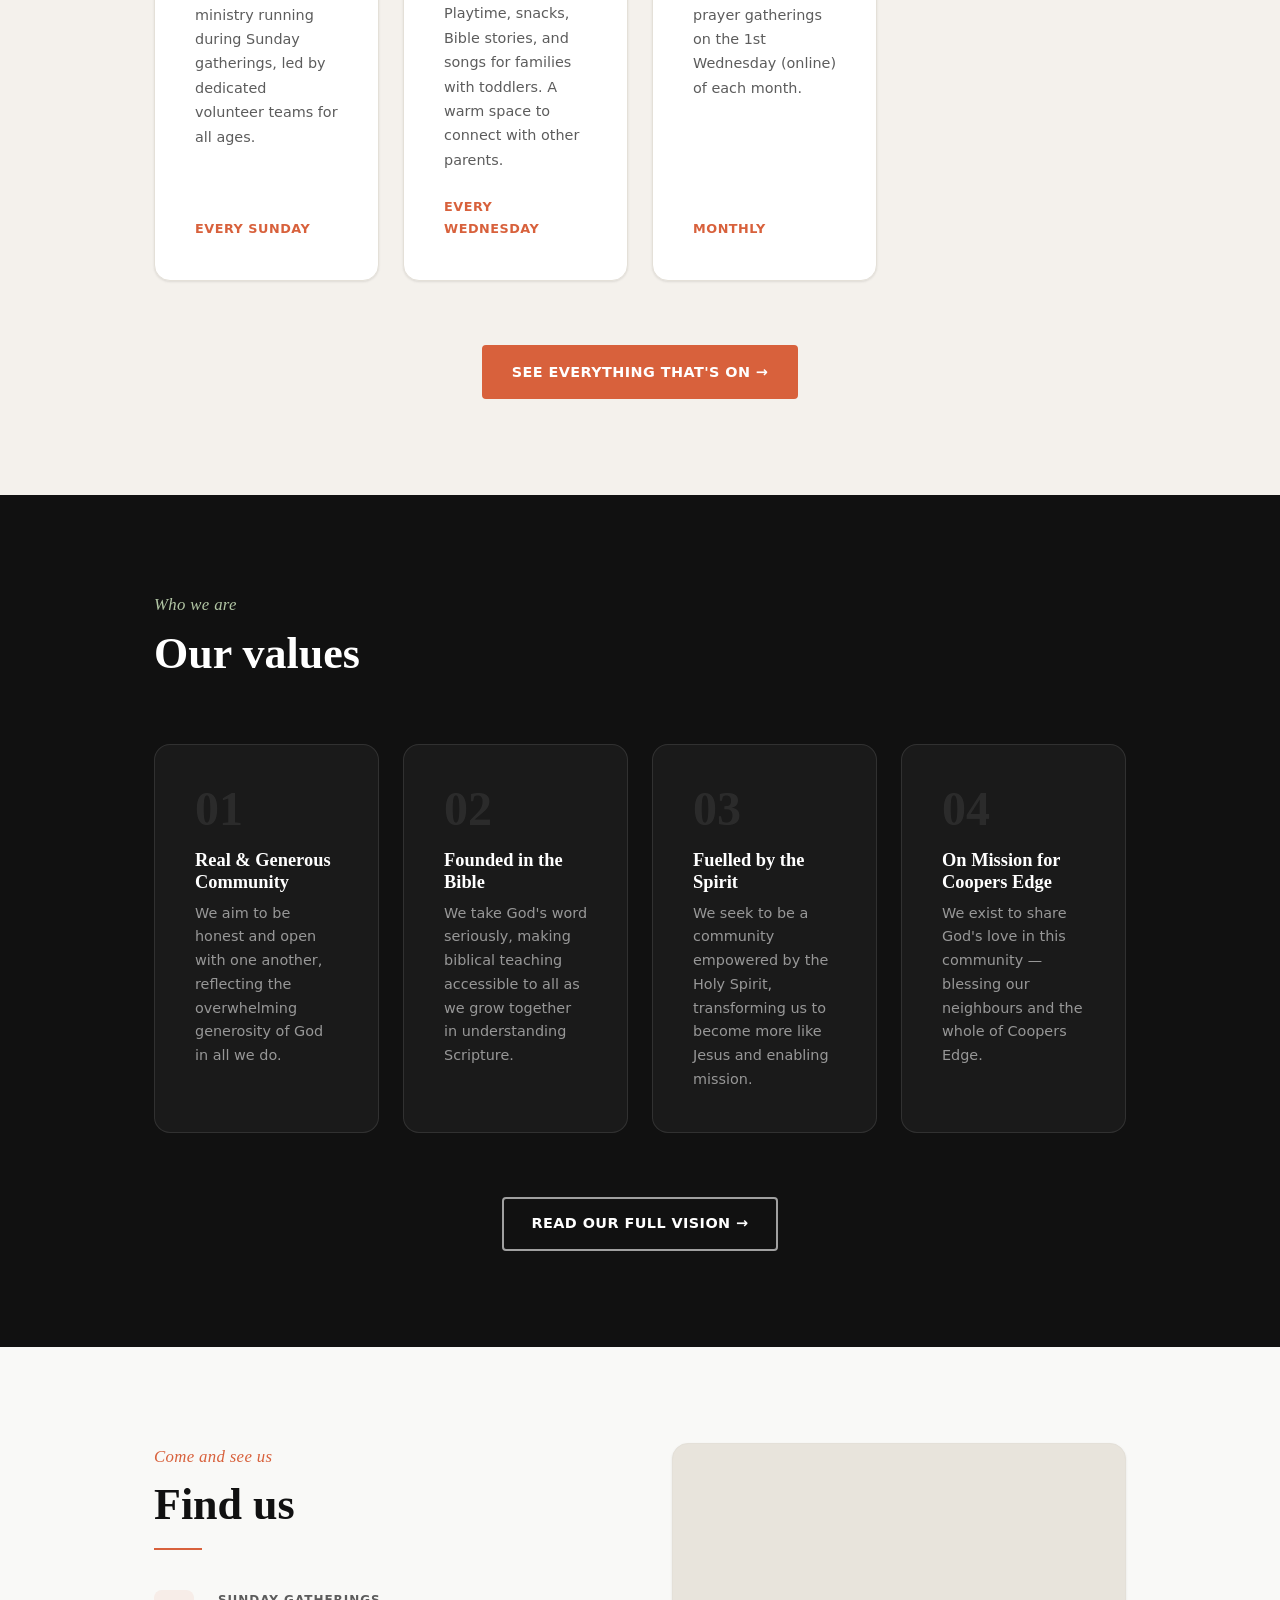
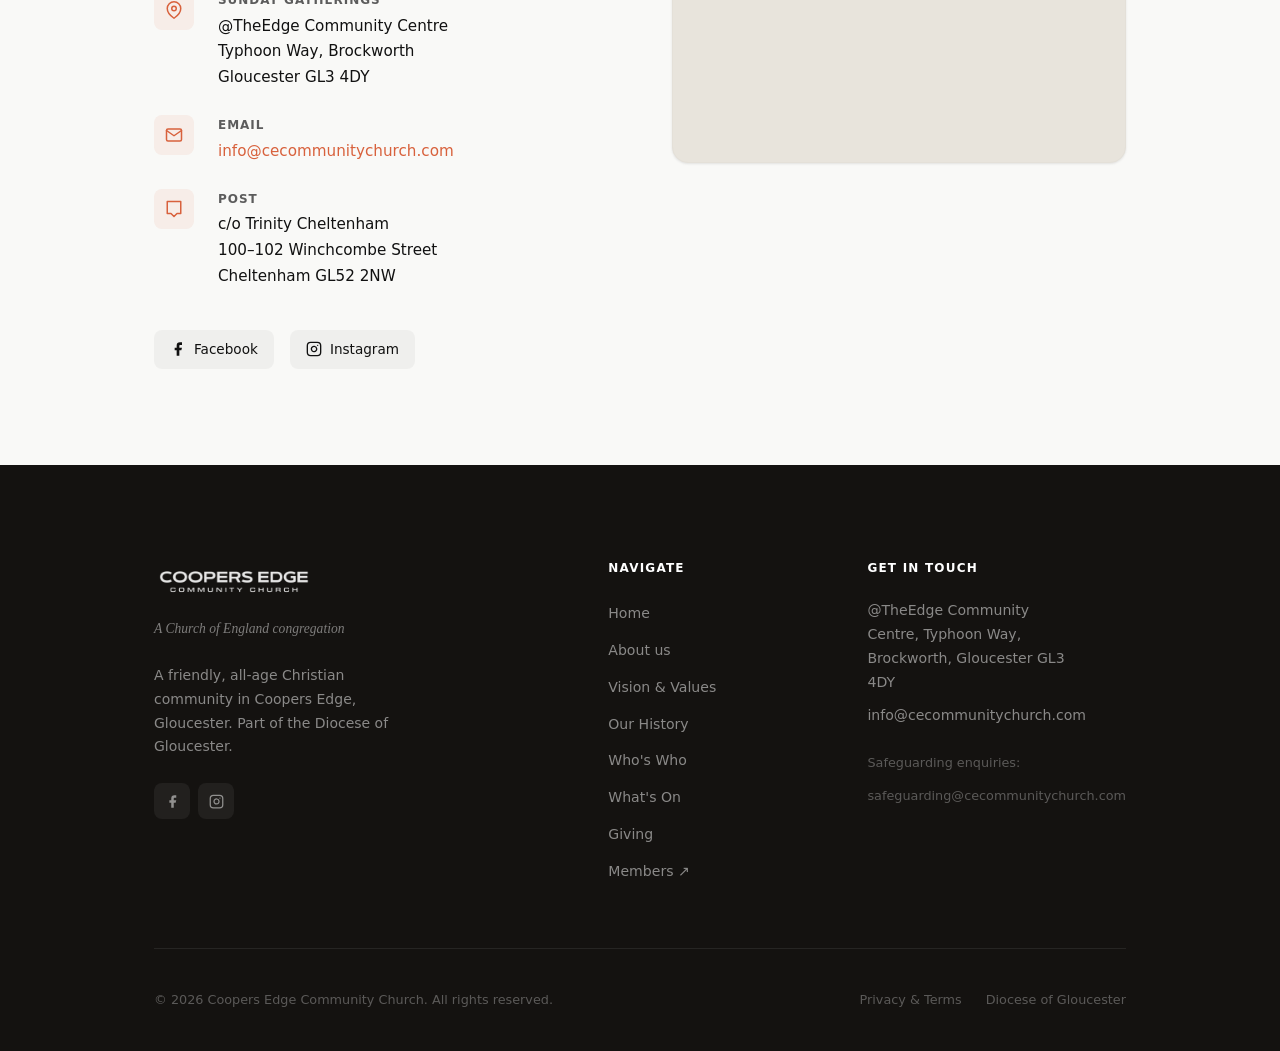
==== commit 4f86cf47: "Add Privacy & Terms page and fix footer nav list items - Add privacy.html with GDPR/data protection " ====
--- a/index.html
+++ b/index.html
@@ -395,8 +395,8 @@
             <li><a href="about.html#history">Our History</a></li>
             <li><a href="about.html#whos-who">Who's Who</a></li>
             <li><a href="whats-on.html">What's On</a></li>
-            <li><a href="giving.html">Giving</a>
-    <a href="https://cecc.churchcloud.online/login" target="_blank" rel="noopener noreferrer">Members ↗</a></li>
+            <li><a href="giving.html">Giving</a></li>
+            <li><a href="https://cecc.churchcloud.online/login" target="_blank" rel="noopener noreferrer">Members ↗</a></li>
           </ul>
         </div>
 
@@ -414,6 +414,7 @@
       <div class="footer-bottom">
         <p>&copy; <span id="footer-year"></span> Coopers Edge Community Church. All rights reserved.</p>
         <div style="display:flex; gap: 1.5rem;">
+          <a href="privacy.html">Privacy &amp; Terms</a>
           <a href="https://www.gloucester.anglican.org/" target="_blank" rel="noopener noreferrer">Diocese of Gloucester</a>
         </div>
       </div>
